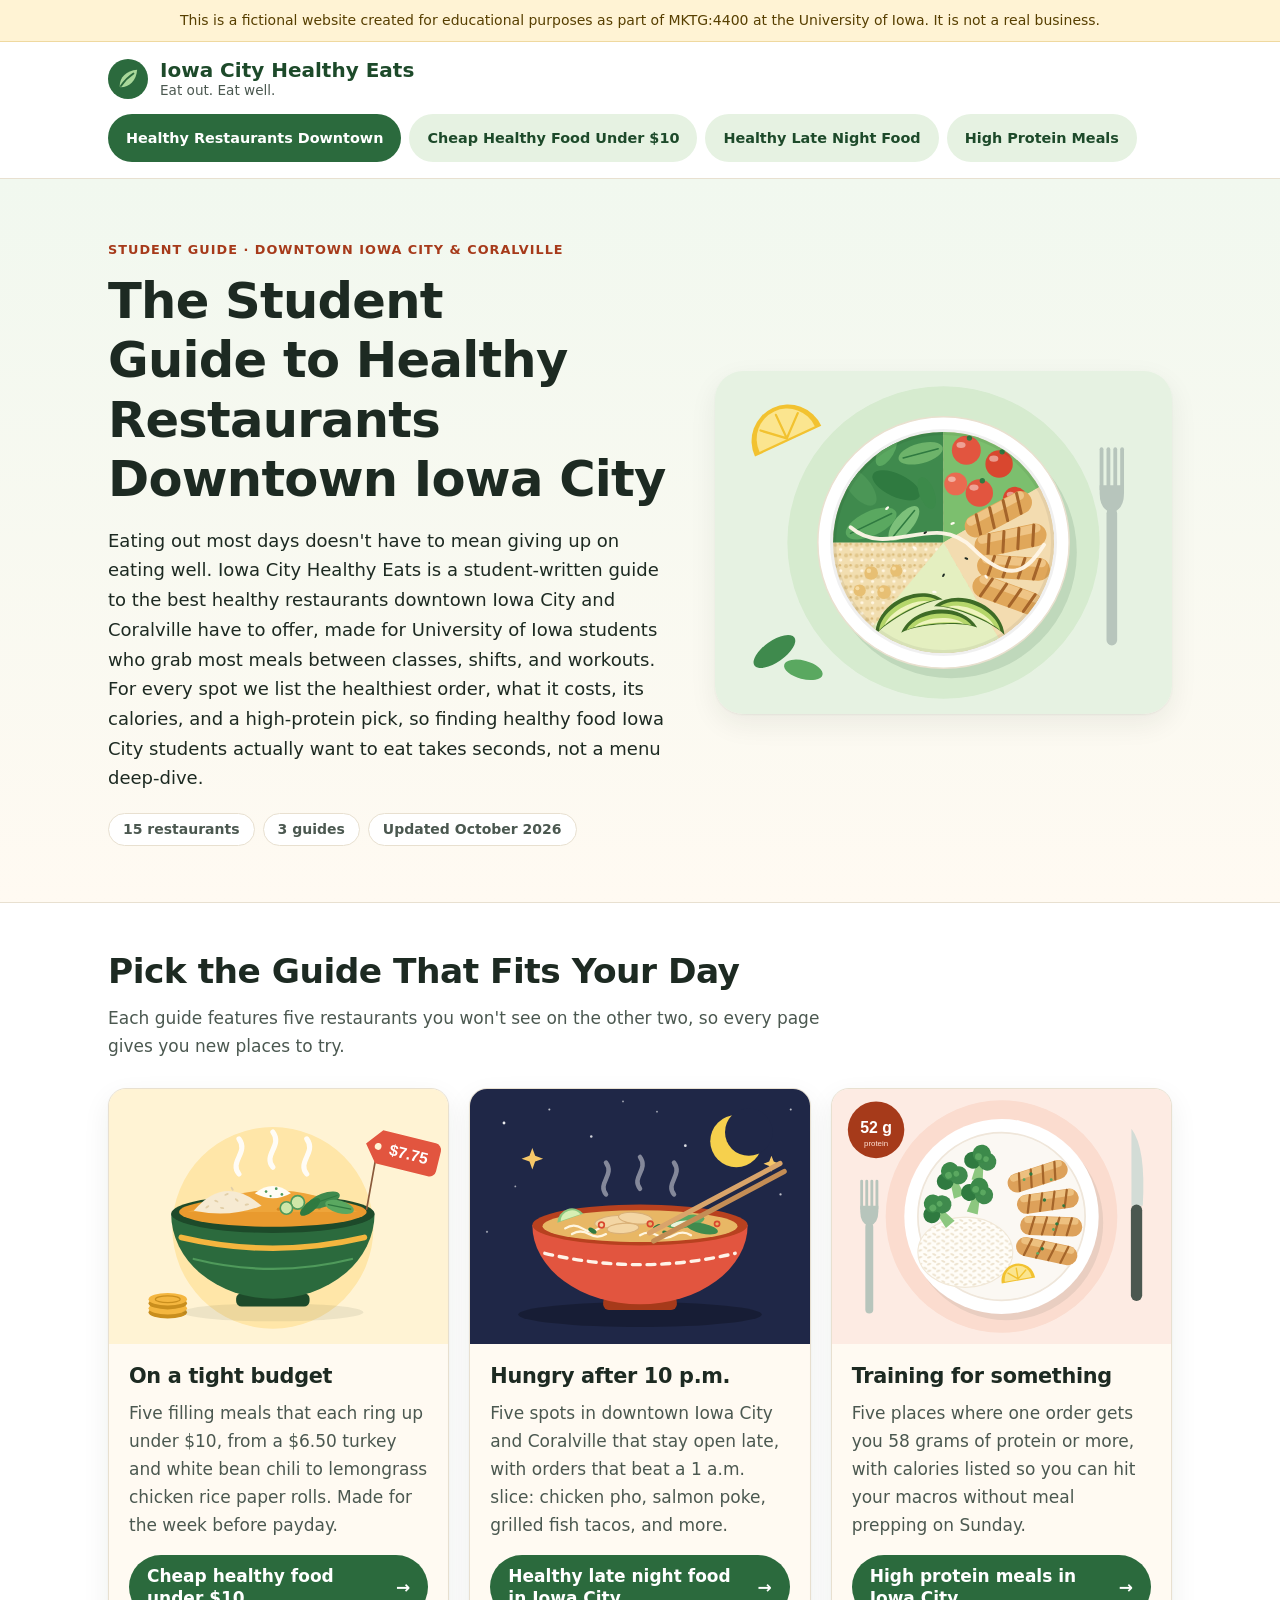
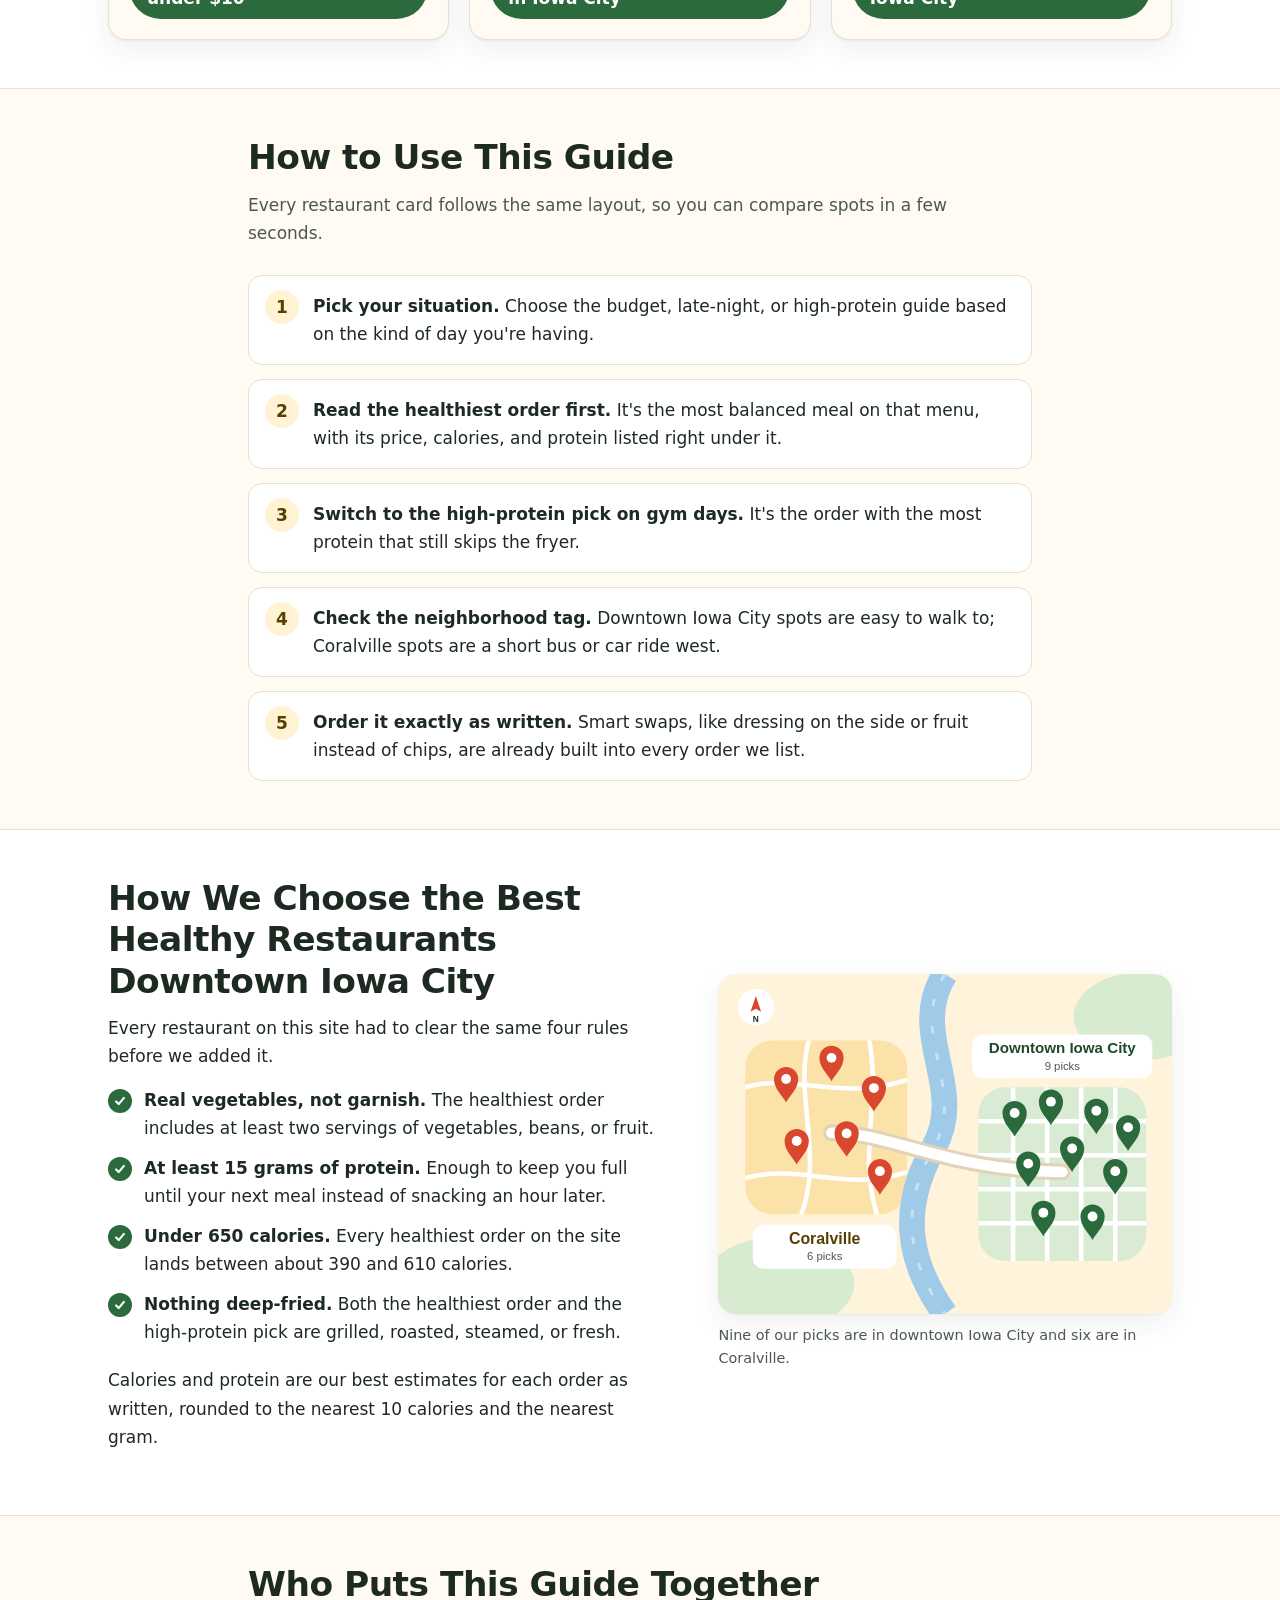
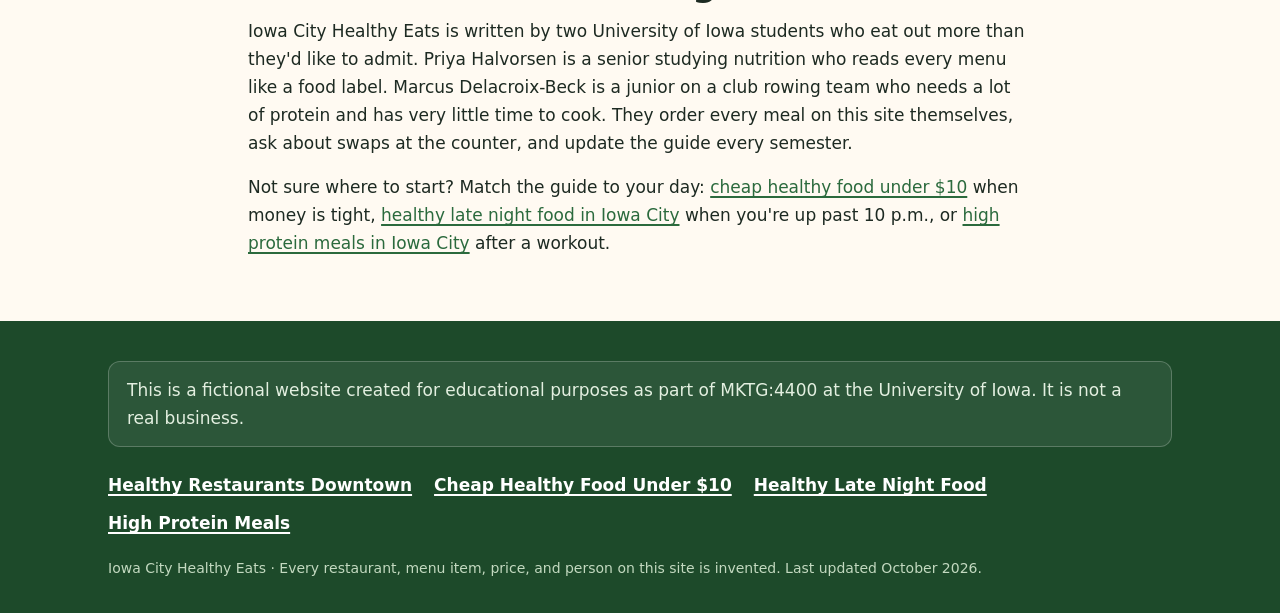
==== index.html @ 3a1147cf "Build Iowa City Healthy Eats, a fictional MKTG:4400 SEO site Add a four-page static guide (home, und" ====
<!DOCTYPE html>
<html lang="en">
<head>
  <meta charset="utf-8">
  <meta name="viewport" content="width=device-width, initial-scale=1">
  <title>Healthy Restaurants Downtown Iowa City | Student Guide</title>
  <meta name="description" content="Find healthy restaurants downtown Iowa City and Coralville with the healthiest order, price, and a high-protein pick at each spot. Made for UI students.">
  <link rel="canonical" href="https://r5ffi.github.io/">
  <link rel="icon" href="images/favicon.svg" type="image/svg+xml">
  <link rel="stylesheet" href="css/style.css">
</head>
<body>
  <div class="notice" role="note">
    <div class="wrap">
      <p>This is a fictional website created for educational purposes as part of MKTG:4400 at the University of Iowa. It is not a real business.</p>
    </div>
  </div>

  <a class="skip-link" href="#main">Skip to main content</a>

  <header class="site-header">
    <div class="wrap header-inner">
      <div class="brand">
        <svg viewBox="0 0 48 48" aria-hidden="true" focusable="false"><circle cx="24" cy="24" r="24" fill="#2b6a3d"/><path d="M14 33c0-11 8-19 21-20-1 13-9 21-20 21z" fill="#a9d89a"/><path d="M15.5 32.5c4-6 9-11 15-15" fill="none" stroke="#2b6a3d" stroke-width="2.2" stroke-linecap="round"/></svg>
        <span><span class="brand-name">Iowa City Healthy Eats</span><span class="brand-tagline">Eat out. Eat well.</span></span>
      </div>
      <nav class="main-nav" aria-label="Main">
        <ul>
          <li><a href="./" aria-current="page">Healthy Restaurants Downtown</a></li>
          <li><a href="under-10/">Cheap Healthy Food Under $10</a></li>
          <li><a href="late-night/">Healthy Late Night Food</a></li>
          <li><a href="high-protein/">High Protein Meals</a></li>
        </ul>
      </nav>
    </div>
  </header>

  <main id="main">
    <section class="hero hero-home">
      <div class="wrap hero-grid">
        <div>
          <div class="eyebrow">Student guide &middot; Downtown Iowa City &amp; Coralville</div>
          <h1>The Student Guide to Healthy Restaurants Downtown Iowa City</h1>
          <p class="lede">Eating out most days doesn't have to mean giving up on eating well. Iowa City Healthy Eats is a student-written guide to the best healthy restaurants downtown Iowa City and Coralville have to offer, made for University of Iowa students who grab most meals between classes, shifts, and workouts. For every spot we list the healthiest order, what it costs, its calories, and a high-protein pick, so finding healthy food Iowa City students actually want to eat takes seconds, not a menu deep-dive.</p>
          <ul class="chips">
            <li>15 restaurants</li>
            <li>3 guides</li>
            <li>Updated October 2026</li>
          </ul>
        </div>
        <div class="hero-art">
          <img src="images/healthy-grain-bowl.svg" width="600" height="450" alt="Illustration of a grain bowl with greens, grilled chicken, avocado, and cherry tomatoes, the kind of order you can find at healthy restaurants in downtown Iowa City">
        </div>
      </div>
    </section>

    <section class="section section-alt" aria-labelledby="guides-title">
      <div class="wrap">
        <h2 id="guides-title">Pick the Guide That Fits Your Day</h2>
        <p class="section-intro">Each guide features five restaurants you won't see on the other two, so every page gives you new places to try.</p>
        <ul class="guide-grid">
          <li class="guide-card">
            <img src="images/lentil-bowl-under-10.svg" width="600" height="450" alt="Illustration of a red lentil and rice bowl with a $7.75 price tag, one of the cheap healthy food picks in Iowa City">
            <div class="guide-body">
              <h3>On a tight budget</h3>
              <p>Five filling meals that each ring up under $10, from a $6.50 turkey and white bean chili to lemongrass chicken rice paper rolls. Made for the week before payday.</p>
              <a class="btn" href="under-10/">Cheap healthy food under $10</a>
            </div>
          </li>
          <li class="guide-card">
            <img src="images/late-night-pho.svg" width="600" height="450" alt="Illustration of a steaming bowl of chicken pho under a crescent moon, one of the healthy late night food picks in Iowa City">
            <div class="guide-body">
              <h3>Hungry after 10 p.m.</h3>
              <p>Five spots in downtown Iowa City and Coralville that stay open late, with orders that beat a 1 a.m. slice: chicken pho, salmon poke, grilled fish tacos, and more.</p>
              <a class="btn" href="late-night/">Healthy late night food in Iowa City</a>
            </div>
          </li>
          <li class="guide-card">
            <img src="images/high-protein-plate.svg" width="600" height="450" alt="Illustration of a plate of grilled chicken, rice, and broccoli, one of the high protein meals in Iowa City for gym days">
            <div class="guide-body">
              <h3>Training for something</h3>
              <p>Five places where one order gets you 58 grams of protein or more, with calories listed so you can hit your macros without meal prepping on Sunday.</p>
              <a class="btn" href="high-protein/">High protein meals in Iowa City</a>
            </div>
          </li>
        </ul>
      </div>
    </section>

    <section class="section" aria-labelledby="how-title">
      <div class="wrap narrow">
        <h2 id="how-title">How to Use This Guide</h2>
        <p class="section-intro">Every restaurant card follows the same layout, so you can compare spots in a few seconds.</p>
        <ol class="steps">
          <li><strong>Pick your situation.</strong> Choose the budget, late-night, or high-protein guide based on the kind of day you're having.</li>
          <li><strong>Read the healthiest order first.</strong> It's the most balanced meal on that menu, with its price, calories, and protein listed right under it.</li>
          <li><strong>Switch to the high-protein pick on gym days.</strong> It's the order with the most protein that still skips the fryer.</li>
          <li><strong>Check the neighborhood tag.</strong> Downtown Iowa City spots are easy to walk to; Coralville spots are a short bus or car ride west.</li>
          <li><strong>Order it exactly as written.</strong> Smart swaps, like dressing on the side or fruit instead of chips, are already built into every order we list.</li>
        </ol>
      </div>
    </section>

    <section class="section section-alt" aria-labelledby="criteria-title">
      <div class="wrap split">
        <div>
          <h2 id="criteria-title">How We Choose the Best Healthy Restaurants Downtown Iowa City</h2>
          <p>Every restaurant on this site had to clear the same four rules before we added it.</p>
          <ul class="checklist">
            <li><strong>Real vegetables, not garnish.</strong> The healthiest order includes at least two servings of vegetables, beans, or fruit.</li>
            <li><strong>At least 15 grams of protein.</strong> Enough to keep you full until your next meal instead of snacking an hour later.</li>
            <li><strong>Under 650 calories.</strong> Every healthiest order on the site lands between about 390 and 610 calories.</li>
            <li><strong>Nothing deep-fried.</strong> Both the healthiest order and the high-protein pick are grilled, roasted, steamed, or fresh.</li>
          </ul>
          <p>Calories and protein are our best estimates for each order as written, rounded to the nearest 10 calories and the nearest gram.</p>
        </div>
        <figure class="figure">
          <img src="images/iowa-city-coralville-map.svg" width="600" height="450" alt="Simple illustrated map of downtown Iowa City and Coralville with pins marking the 15 healthy restaurants in this guide">
          <figcaption>Nine of our picks are in downtown Iowa City and six are in Coralville.</figcaption>
        </figure>
      </div>
    </section>

    <section class="section" aria-labelledby="about-title">
      <div class="wrap narrow">
        <h2 id="about-title">Who Puts This Guide Together</h2>
        <p>Iowa City Healthy Eats is written by two University of Iowa students who eat out more than they'd like to admit. Priya Halvorsen is a senior studying nutrition who reads every menu like a food label. Marcus Delacroix-Beck is a junior on a club rowing team who needs a lot of protein and has very little time to cook. They order every meal on this site themselves, ask about swaps at the counter, and update the guide every semester.</p>
        <p>Not sure where to start? Match the guide to your day: <a href="under-10/">cheap healthy food under $10</a> when money is tight, <a href="late-night/">healthy late night food in Iowa City</a> when you're up past 10 p.m., or <a href="high-protein/">high protein meals in Iowa City</a> after a workout.</p>
      </div>
    </section>
  </main>

  <footer class="site-footer">
    <div class="wrap">
      <p class="footer-notice">This is a fictional website created for educational purposes as part of MKTG:4400 at the University of Iowa. It is not a real business.</p>
      <nav class="footer-nav" aria-label="Footer">
        <ul>
          <li><a href="./" aria-current="page">Healthy Restaurants Downtown</a></li>
          <li><a href="under-10/">Cheap Healthy Food Under $10</a></li>
          <li><a href="late-night/">Healthy Late Night Food</a></li>
          <li><a href="high-protein/">High Protein Meals</a></li>
        </ul>
      </nav>
      <p class="footer-small">Iowa City Healthy Eats &middot; Every restaurant, menu item, price, and person on this site is invented. Last updated October 2026.</p>
    </div>
  </footer>
</body>
</html>
---- css/style.css ----
/* Iowa City Healthy Eats: one shared stylesheet for every page */

:root {
  --bg: #fffaf2;
  --surface: #ffffff;
  --ink: #1d2a22;
  --muted: #4b5850;
  --line: #e8e0d0;
  --green: #2b6a3d;
  --green-dark: #1d4a2a;
  --green-soft: #e6f2e2;
  --green-softer: #f1f8ef;
  --tomato: #a63a1a;
  --tomato-soft: #fdebe3;
  --sun-soft: #fff3d4;
  --sun-line: #efd9a0;
  --notice-ink: #573f00;
  --night: #1f2747;
  --night-soft: #eef0fa;
  --radius: 18px;
  --shadow: 0 1px 2px rgba(29, 42, 34, 0.06), 0 10px 28px rgba(29, 42, 34, 0.07);
  --font-body: system-ui, -apple-system, "Segoe UI", Roboto, "Helvetica Neue", Arial, sans-serif;
  --font-head: ui-rounded, "SF Pro Rounded", system-ui, -apple-system, "Segoe UI", Roboto, "Helvetica Neue", Arial, sans-serif;
  color-scheme: light;
}

*,
*::before,
*::after {
  box-sizing: border-box;
}

html {
  -webkit-text-size-adjust: 100%;
  text-size-adjust: 100%;
}

body {
  margin: 0;
  background: var(--bg);
  color: var(--ink);
  font-family: var(--font-body);
  font-size: 1.0625rem;
  line-height: 1.65;
  overflow-wrap: break-word;
}

img {
  display: block;
  max-width: 100%;
  height: auto;
}

a {
  color: var(--green);
  text-decoration-thickness: 1.5px;
  text-underline-offset: 3px;
}

a:hover {
  color: var(--green-dark);
}

:focus-visible {
  outline: 3px solid #e0a21f;
  outline-offset: 3px;
  border-radius: 6px;
}

h1,
h2,
h3 {
  font-family: var(--font-head);
  line-height: 1.2;
  letter-spacing: -0.015em;
  text-wrap: balance;
}

h1 {
  margin: 0 0 1rem;
  font-size: clamp(2rem, 5vw, 3.1rem);
}

h2 {
  margin: 0 0 0.75rem;
  font-size: clamp(1.55rem, 3.4vw, 2.15rem);
}

h3 {
  margin: 0;
  font-size: 1.3rem;
}

p {
  margin: 0 0 1rem;
}

.wrap {
  width: 100%;
  max-width: 1120px;
  margin: 0 auto;
  padding: 0 16px;
}

.wrap.narrow {
  max-width: 840px;
}

@media (min-width: 640px) {
  .wrap {
    padding: 0 28px;
  }
}

/* Fictional-site notice (top of page) */

.notice {
  background: var(--sun-soft);
  border-bottom: 1px solid var(--sun-line);
  color: var(--notice-ink);
}

.notice p {
  margin: 0;
  padding: 10px 0;
  font-size: 0.875rem;
  font-weight: 500;
  line-height: 1.5;
  text-align: center;
}

.skip-link {
  position: absolute;
  top: -200px;
  left: 16px;
  z-index: 10;
  padding: 10px 16px;
  border-radius: 10px;
  background: var(--green-dark);
  color: #fff;
  font-weight: 700;
  text-decoration: none;
}

.skip-link:focus {
  top: 16px;
  color: #fff;
}

/* Header and menu */

.site-header {
  background: var(--surface);
  border-bottom: 1px solid var(--line);
}

.header-inner {
  display: flex;
  flex-direction: column;
  gap: 14px;
  padding-top: 16px;
  padding-bottom: 16px;
}

.brand {
  display: flex;
  align-items: center;
  gap: 12px;
  margin: 0;
}

.brand svg {
  flex: none;
  width: 40px;
  height: 40px;
}

.brand-name {
  display: block;
  color: var(--green-dark);
  font-family: var(--font-head);
  font-size: 1.25rem;
  font-weight: 800;
  line-height: 1.2;
}

.brand-tagline {
  display: block;
  color: var(--muted);
  font-size: 0.85rem;
  line-height: 1.3;
}

.main-nav ul {
  display: grid;
  grid-template-columns: repeat(2, minmax(0, 1fr));
  gap: 8px;
  margin: 0;
  padding: 0;
  list-style: none;
}

.main-nav a {
  display: flex;
  align-items: center;
  justify-content: center;
  height: 100%;
  min-height: 48px;
  padding: 8px 12px;
  border-radius: 14px;
  background: var(--green-soft);
  color: var(--green-dark);
  font-size: 0.9rem;
  font-weight: 700;
  line-height: 1.25;
  text-align: center;
  text-decoration: none;
}

.main-nav a:hover {
  background: #d3e8cc;
  color: var(--green-dark);
}

.main-nav a[aria-current="page"] {
  background: var(--green);
  color: #fff;
}

@media (min-width: 900px) {
  .main-nav ul {
    display: flex;
    flex-wrap: wrap;
  }

  .main-nav a {
    padding: 8px 18px;
    border-radius: 999px;
  }
}

/* Hero */

.hero {
  padding: 36px 0 40px;
}

.hero-home {
  background: linear-gradient(180deg, var(--green-softer), var(--bg));
}

.hero-budget {
  background: linear-gradient(180deg, #fff6e0, var(--bg));
}

.hero-protein {
  background: linear-gradient(180deg, #fff0ea, var(--bg));
}

.hero-night {
  background: var(--night);
  color: #eef0fa;
}

.hero-grid {
  display: grid;
  gap: 28px;
  align-items: center;
}

@media (min-width: 880px) {
  .hero {
    padding: 60px 0 56px;
  }

  .hero-grid {
    grid-template-columns: minmax(0, 1.1fr) minmax(0, 0.9fr);
    gap: 48px;
  }
}

.eyebrow {
  margin: 0 0 12px;
  color: var(--tomato);
  font-size: 0.8rem;
  font-weight: 800;
  letter-spacing: 0.08em;
  text-transform: uppercase;
}

.lede {
  max-width: 62ch;
  font-size: 1.125rem;
}

.hero-art img {
  width: 100%;
  border-radius: 28px;
  box-shadow: var(--shadow);
}

.chips {
  display: flex;
  flex-wrap: wrap;
  gap: 8px;
  margin: 20px 0 0;
  padding: 0;
  list-style: none;
}

.chips li {
  padding: 4px 14px;
  border: 1px solid var(--line);
  border-radius: 999px;
  background: var(--surface);
  color: var(--muted);
  font-size: 0.875rem;
  font-weight: 600;
}

.glance {
  display: grid;
  gap: 10px;
  margin: 24px 0 0;
  padding: 0;
  list-style: none;
}

.glance li {
  display: flex;
  flex-direction: column;
  padding: 12px 16px;
  border: 1px solid var(--line);
  border-left: 5px solid var(--green);
  border-radius: 12px;
  background: var(--surface);
}

.glance span {
  color: var(--muted);
  font-size: 0.8rem;
  font-weight: 700;
  letter-spacing: 0.04em;
  text-transform: uppercase;
}

.glance strong {
  font-size: 1.05rem;
  line-height: 1.4;
}

@media (min-width: 640px) {
  .glance {
    grid-template-columns: repeat(3, minmax(0, 1fr));
  }
}

.hero-night h1 {
  color: #fff;
}

.hero-night .eyebrow {
  color: #f6c768;
}

.hero-night .glance li {
  border-color: #3a4577;
  border-left-color: #f6c768;
  background: #2a3460;
}

.hero-night .glance span {
  color: #c5cbe6;
}

/* Sections */

.section {
  padding: 48px 0;
}

.section-alt {
  border-top: 1px solid var(--line);
  border-bottom: 1px solid var(--line);
  background: var(--surface);
}

.section-intro {
  max-width: 68ch;
  margin-bottom: 28px;
  color: var(--muted);
}

.btn {
  display: inline-flex;
  align-items: center;
  gap: 8px;
  min-height: 44px;
  padding: 10px 18px;
  border-radius: 999px;
  background: var(--green);
  color: #fff;
  font-weight: 700;
  line-height: 1.3;
  text-decoration: none;
}

.btn::after {
  content: "\2192";
}

.btn:hover {
  background: var(--green-dark);
  color: #fff;
}

/* Home: guide cards */

.guide-grid {
  display: grid;
  gap: 20px;
  margin: 0;
  padding: 0;
  list-style: none;
}

@media (min-width: 780px) {
  .guide-grid {
    grid-template-columns: repeat(3, minmax(0, 1fr));
  }
}

.guide-card {
  display: flex;
  flex-direction: column;
  overflow: hidden;
  border: 1px solid var(--line);
  border-radius: var(--radius);
  background: var(--bg);
  box-shadow: var(--shadow);
}

.guide-card img {
  width: 100%;
}

.guide-body {
  display: flex;
  flex: 1;
  flex-direction: column;
  gap: 10px;
  padding: 20px;
}

.guide-body p {
  margin: 0 0 6px;
  color: var(--muted);
}

.guide-body .btn {
  align-self: flex-start;
  margin-top: auto;
}

/* Home: steps and criteria */

.steps {
  display: grid;
  gap: 14px;
  margin: 0;
  padding: 0;
  list-style: none;
  counter-reset: step;
}

.steps li {
  position: relative;
  padding: 16px 18px 16px 64px;
  border: 1px solid var(--line);
  border-radius: 14px;
  background: var(--surface);
  counter-increment: step;
}

.steps li::before {
  content: counter(step);
  position: absolute;
  top: 14px;
  left: 16px;
  display: grid;
  place-items: center;
  width: 34px;
  height: 34px;
  border-radius: 50%;
  background: var(--sun-soft);
  color: var(--notice-ink);
  font-weight: 800;
}

.checklist {
  display: grid;
  gap: 12px;
  margin: 0 0 1.25rem;
  padding: 0;
  list-style: none;
}

.checklist li {
  position: relative;
  padding-left: 36px;
}

.checklist li::before {
  content: "";
  position: absolute;
  top: 3px;
  left: 0;
  width: 24px;
  height: 24px;
  border-radius: 50%;
  background: var(--green) url("data:image/svg+xml,%3Csvg xmlns='http://www.w3.org/2000/svg' viewBox='0 0 16 16'%3E%3Cpath d='M3.5 8.5l3 3 6-7' fill='none' stroke='white' stroke-width='2.4' stroke-linecap='round' stroke-linejoin='round'/%3E%3C/svg%3E") center / 14px no-repeat;
}

.split {
  display: grid;
  gap: 32px;
  align-items: center;
}

@media (min-width: 880px) {
  .split {
    grid-template-columns: minmax(0, 1.1fr) minmax(0, 0.9fr);
    gap: 56px;
  }
}

.figure {
  margin: 0;
}

.figure img {
  width: 100%;
  border-radius: var(--radius);
  box-shadow: var(--shadow);
}

.figure figcaption {
  margin-top: 10px;
  color: var(--muted);
  font-size: 0.9rem;
}

/* List pages: restaurant cards */

.spots {
  display: grid;
  gap: 22px;
  margin: 0;
  padding: 0;
  list-style: none;
}

.spot {
  padding: 22px 18px;
  border: 1px solid var(--line);
  border-radius: var(--radius);
  background: var(--surface);
  box-shadow: var(--shadow);
}

@media (min-width: 700px) {
  .spot {
    padding: 28px;
  }
}

.spot-head {
  display: flex;
  align-items: flex-start;
  gap: 14px;
  margin-bottom: 18px;
}

.spot-rank {
  display: grid;
  flex: none;
  place-items: center;
  width: 44px;
  height: 44px;
  border-radius: 14px;
  background: var(--green);
  color: #fff;
  font-family: var(--font-head);
  font-size: 1.2rem;
  font-weight: 800;
}

.spot-head h3 {
  font-size: 1.35rem;
}

.spot-tags {
  display: flex;
  flex-wrap: wrap;
  gap: 6px 8px;
  margin: 8px 0 0;
}

.tag {
  padding: 2px 10px;
  border-radius: 999px;
  background: var(--green-soft);
  color: var(--green-dark);
  font-size: 0.8rem;
  font-weight: 700;
  line-height: 1.5;
}

.tag-coralville {
  background: var(--sun-soft);
  color: var(--notice-ink);
}

.tag-hours {
  background: var(--night-soft);
  color: var(--night);
}

.orders {
  display: grid;
  gap: 12px;
}

@media (min-width: 700px) {
  .orders {
    grid-template-columns: repeat(2, minmax(0, 1fr));
  }
}

.order {
  padding: 16px;
  border: 1px solid #d9ebd4;
  border-radius: 14px;
  background: var(--green-softer);
}

.order-protein {
  border-color: #f6d3c4;
  background: var(--tomato-soft);
}

.order-label {
  margin: 0 0 4px;
  color: var(--green-dark);
  font-size: 0.78rem;
  font-weight: 800;
  letter-spacing: 0.06em;
  text-transform: uppercase;
}

.order-protein .order-label {
  color: var(--tomato);
}

.order-name {
  margin: 0 0 10px;
  font-weight: 600;
  line-height: 1.45;
}

.stats {
  display: flex;
  flex-wrap: wrap;
  gap: 6px;
  margin: 0;
  padding: 0;
  list-style: none;
}

.stats li {
  padding: 2px 10px;
  border: 1px solid rgba(29, 42, 34, 0.1);
  border-radius: 8px;
  background: rgba(255, 255, 255, 0.85);
  font-size: 0.875rem;
  font-weight: 600;
  white-space: nowrap;
}

.stats .price {
  border-color: var(--ink);
  background: var(--ink);
  color: #fff;
}

.spot-why {
  margin: 16px 0 0;
  padding-left: 14px;
  border-left: 4px solid var(--sun-line);
}

/* List pages: tips and related guides */

.tip-list {
  display: grid;
  gap: 12px;
  margin: 0;
  padding: 0;
  list-style: none;
}

.tip-list li {
  padding: 14px 16px;
  border: 1px solid var(--line);
  border-radius: 14px;
  background: var(--bg);
}

.tip-list strong {
  display: block;
  margin-bottom: 2px;
}

.more-links {
  display: grid;
  gap: 14px;
  margin: 0;
  padding: 0;
  list-style: none;
}

@media (min-width: 780px) {
  .more-links {
    grid-template-columns: repeat(3, minmax(0, 1fr));
  }
}

.more-links li {
  padding: 18px 20px;
  border: 1px solid var(--line);
  border-radius: var(--radius);
  background: var(--surface);
}

.more-links a {
  font-family: var(--font-head);
  font-size: 1.15rem;
  font-weight: 800;
}

.more-links p {
  margin: 6px 0 0;
  color: var(--muted);
  font-size: 0.95rem;
}

/* Footer */

.site-footer {
  padding: 40px 0 32px;
  background: var(--green-dark);
  color: #e3efe0;
}

.footer-notice {
  margin: 0 0 24px;
  padding: 14px 18px;
  border: 1px solid rgba(255, 255, 255, 0.22);
  border-radius: 12px;
  background: rgba(255, 255, 255, 0.07);
  font-weight: 500;
}

.footer-nav ul {
  display: flex;
  flex-wrap: wrap;
  gap: 10px 22px;
  margin: 0 0 20px;
  padding: 0;
  list-style: none;
}

.footer-nav a {
  color: #fff;
  font-weight: 600;
}

.footer-nav a:hover {
  color: #d3e8cc;
}

.footer-small {
  margin: 0;
  color: #c3d9c0;
  font-size: 0.875rem;
}
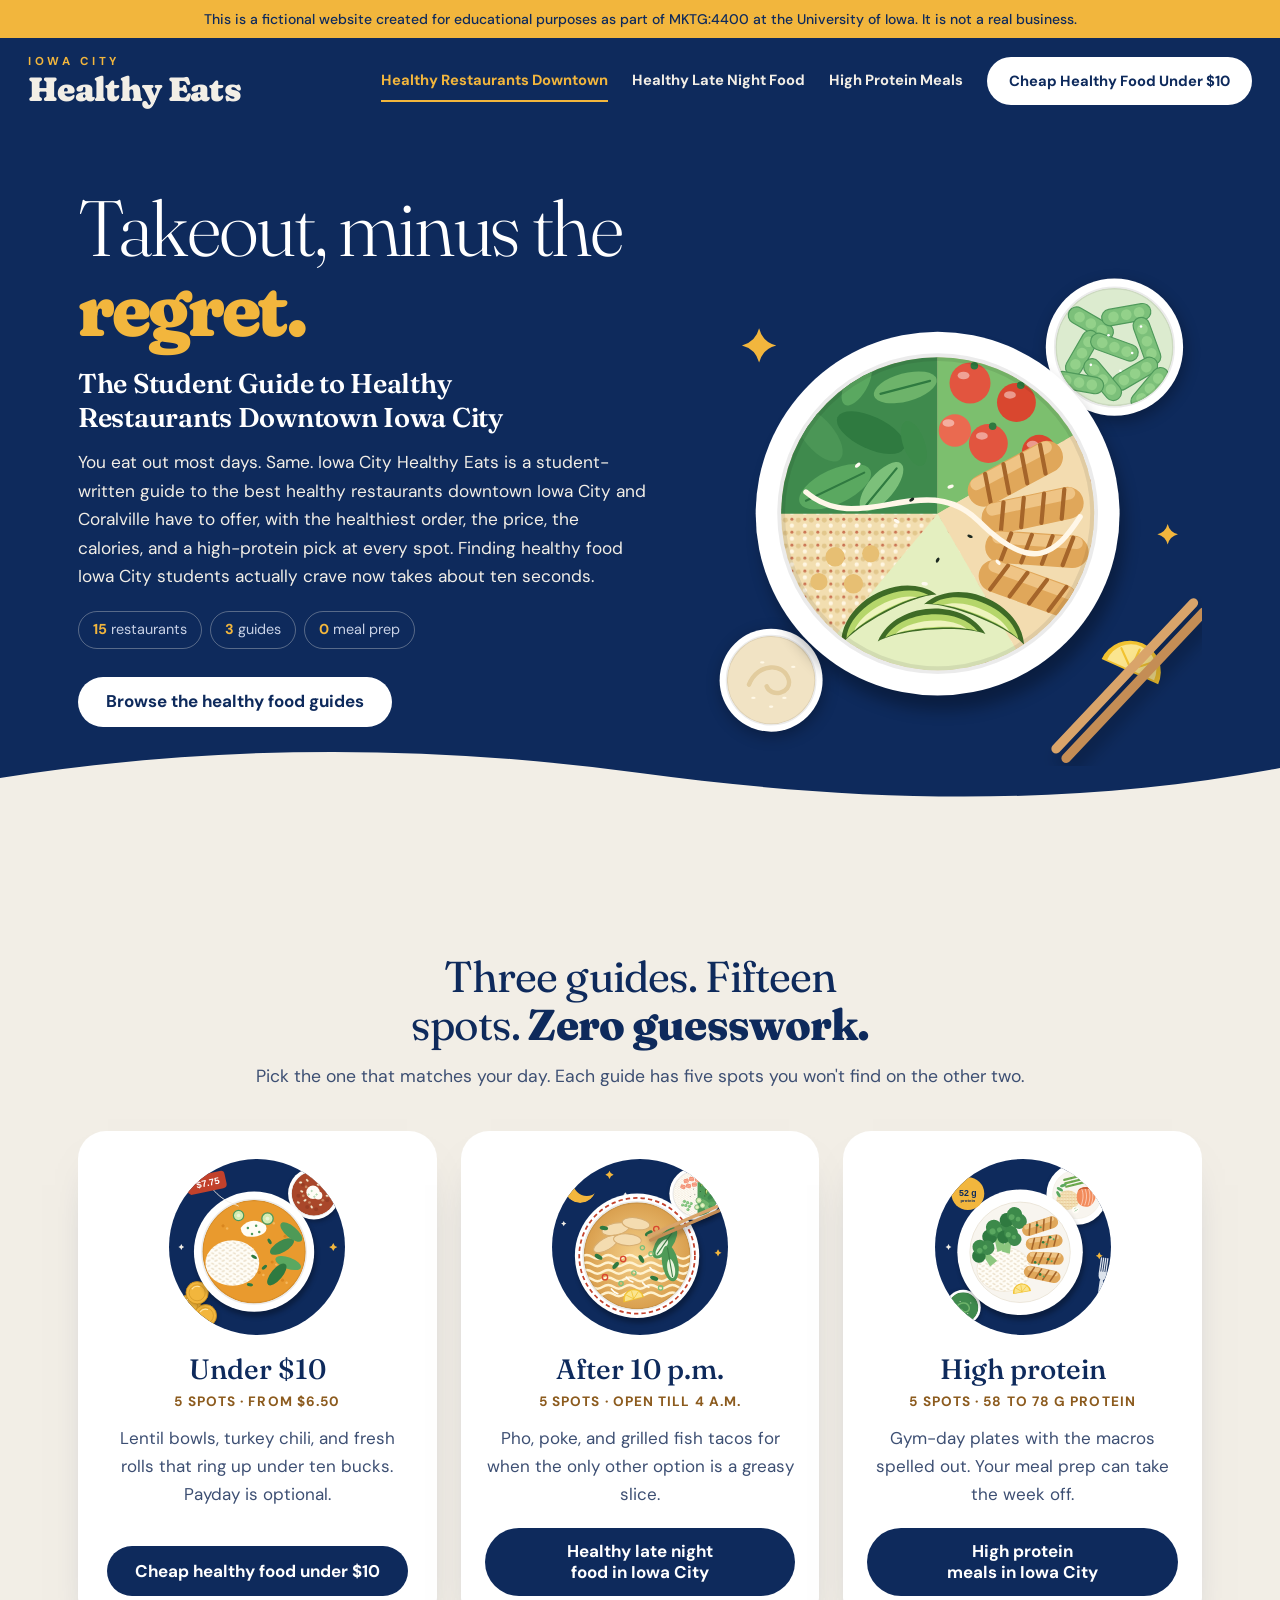
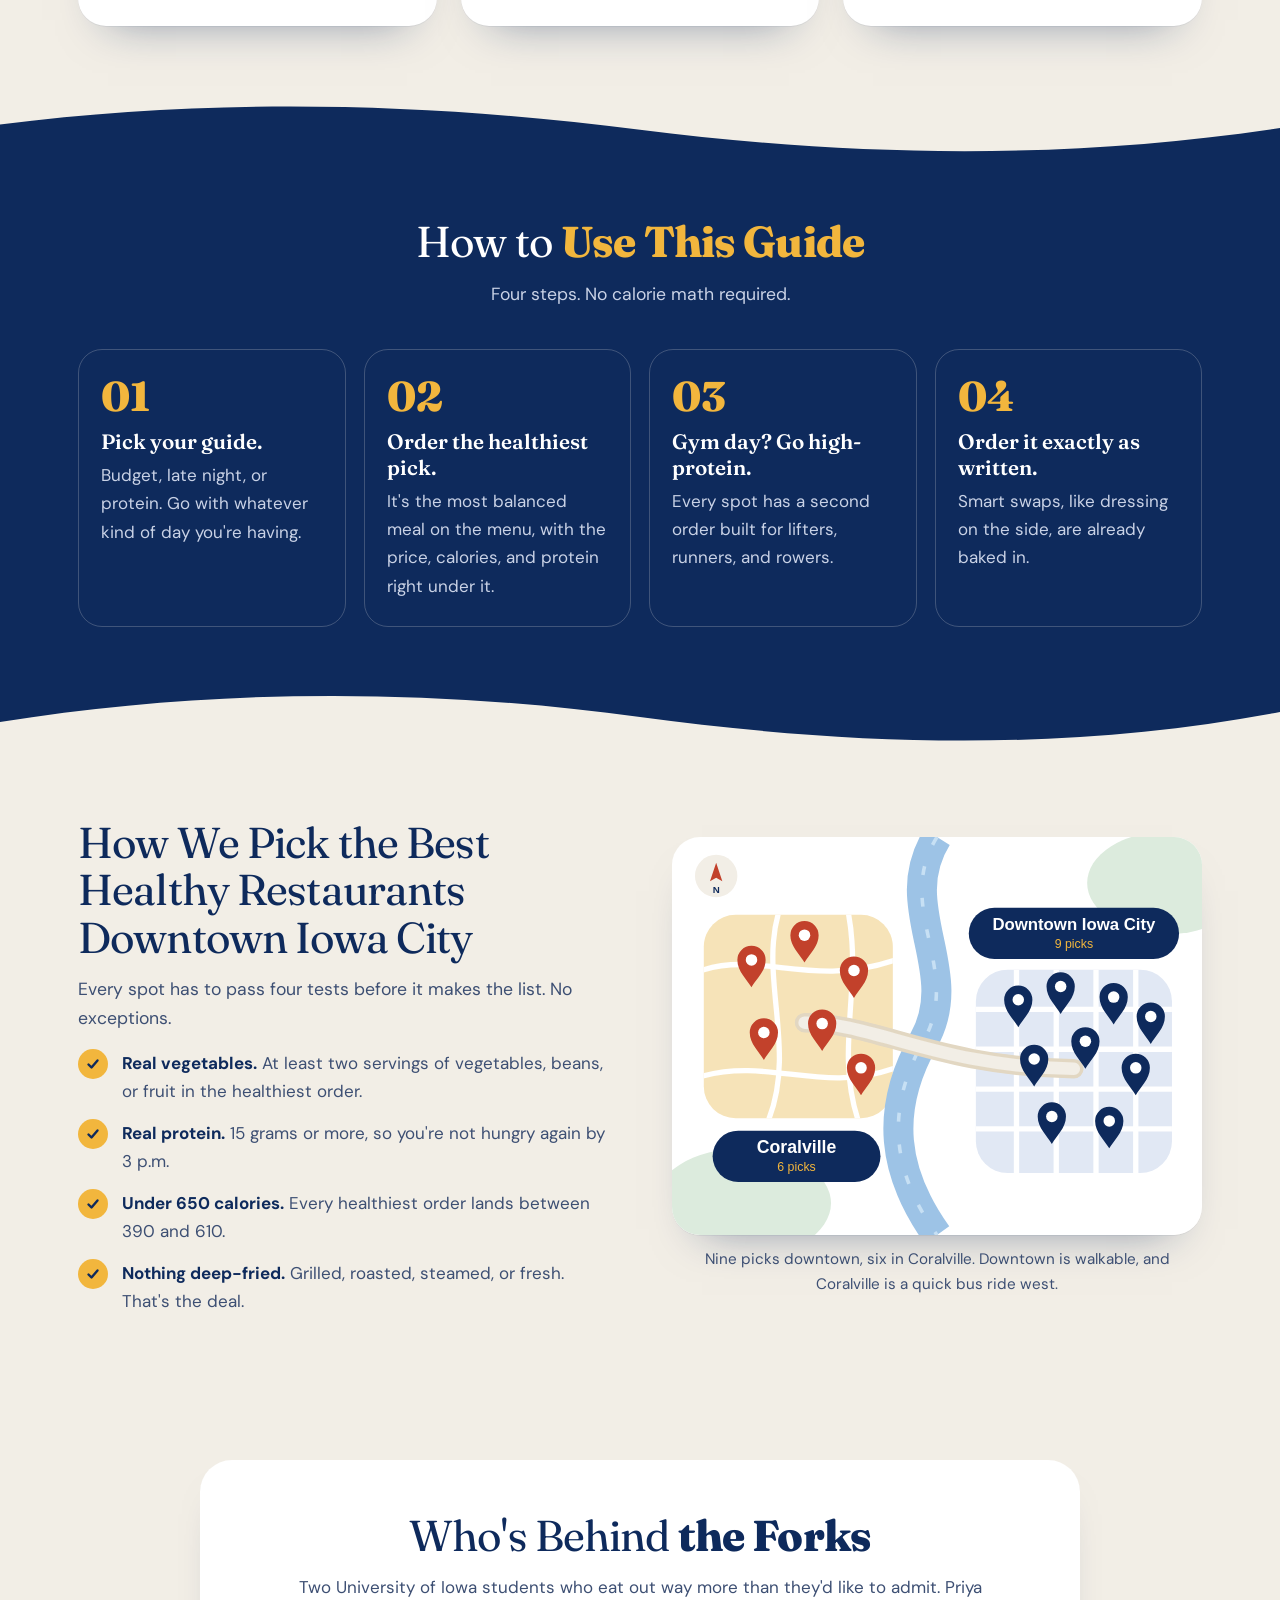
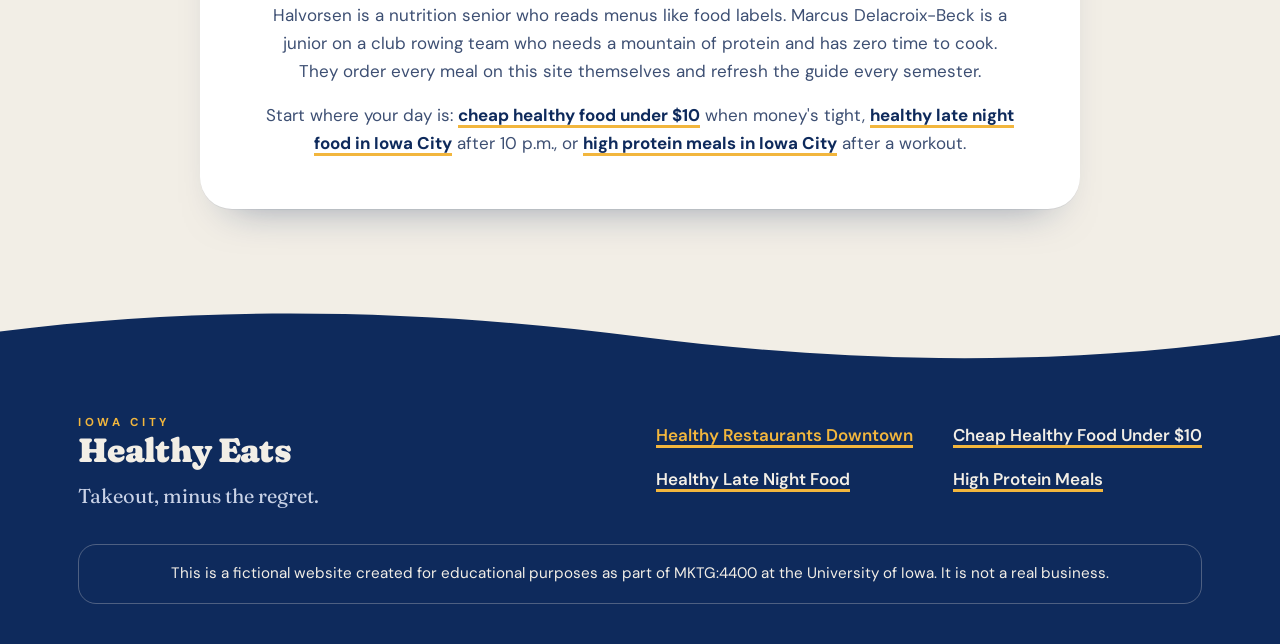
==== commit 74f3b256: "Redesign Iowa City Healthy Eats with a bold, playful look Rebuild all four pages and the shared styl" ====
--- a/index.html
+++ b/index.html
@@ -7,6 +7,9 @@
   <meta name="description" content="Find healthy restaurants downtown Iowa City and Coralville with the healthiest order, price, and a high-protein pick at each spot. Made for UI students.">
   <link rel="canonical" href="https://r5ffi.github.io/">
   <link rel="icon" href="images/favicon.svg" type="image/svg+xml">
+  <link rel="preconnect" href="https://fonts.googleapis.com">
+  <link rel="preconnect" href="https://fonts.gstatic.com" crossorigin>
+  <link rel="stylesheet" href="https://fonts.googleapis.com/css2?family=DM+Sans:opsz,wght@9..40,400..700&amp;family=Fraunces:opsz,wght,SOFT@9..144,300..900,0..100&amp;display=swap">
   <link rel="stylesheet" href="css/style.css">
 </head>
 <body>
@@ -19,129 +22,133 @@
   <a class="skip-link" href="#main">Skip to main content</a>
 
   <header class="site-header">
-    <div class="wrap header-inner">
-      <div class="brand">
-        <svg viewBox="0 0 48 48" aria-hidden="true" focusable="false"><circle cx="24" cy="24" r="24" fill="#2b6a3d"/><path d="M14 33c0-11 8-19 21-20-1 13-9 21-20 21z" fill="#a9d89a"/><path d="M15.5 32.5c4-6 9-11 15-15" fill="none" stroke="#2b6a3d" stroke-width="2.2" stroke-linecap="round"/></svg>
-        <span><span class="brand-name">Iowa City Healthy Eats</span><span class="brand-tagline">Eat out. Eat well.</span></span>
-      </div>
+    <div class="wrap wrap-wide header-inner">
+      <div class="wordmark"><span class="wordmark-top">Iowa City</span> <span class="wordmark-main">Healthy Eats</span></div>
       <nav class="main-nav" aria-label="Main">
         <ul>
           <li><a href="./" aria-current="page">Healthy Restaurants Downtown</a></li>
-          <li><a href="under-10/">Cheap Healthy Food Under $10</a></li>
           <li><a href="late-night/">Healthy Late Night Food</a></li>
           <li><a href="high-protein/">High Protein Meals</a></li>
+          <li class="nav-cta"><a href="under-10/">Cheap Healthy Food Under $10</a></li>
         </ul>
       </nav>
     </div>
   </header>
 
   <main id="main">
-    <section class="hero hero-home">
+    <section class="hero">
       <div class="wrap hero-grid">
         <div>
-          <div class="eyebrow">Student guide &middot; Downtown Iowa City &amp; Coralville</div>
+          <div class="punch">Takeout, minus the <strong>regret.</strong></div>
           <h1>The Student Guide to Healthy Restaurants Downtown Iowa City</h1>
-          <p class="lede">Eating out most days doesn't have to mean giving up on eating well. Iowa City Healthy Eats is a student-written guide to the best healthy restaurants downtown Iowa City and Coralville have to offer, made for University of Iowa students who grab most meals between classes, shifts, and workouts. For every spot we list the healthiest order, what it costs, its calories, and a high-protein pick, so finding healthy food Iowa City students actually want to eat takes seconds, not a menu deep-dive.</p>
-          <ul class="chips">
-            <li>15 restaurants</li>
-            <li>3 guides</li>
-            <li>Updated October 2026</li>
+          <p class="lede">You eat out most days. Same. Iowa City Healthy Eats is a student-written guide to the best healthy restaurants downtown Iowa City and Coralville have to offer, with the healthiest order, the price, the calories, and a high-protein pick at every spot. Finding healthy food Iowa City students actually crave now takes about ten seconds.</p>
+          <ul class="glance">
+            <li><strong>15</strong> restaurants</li>
+            <li><strong>3</strong> guides</li>
+            <li><strong>0</strong> meal prep</li>
           </ul>
+          <a class="btn btn-light" href="#guides">Browse the healthy food guides</a>
         </div>
         <div class="hero-art">
-          <img src="images/healthy-grain-bowl.svg" width="600" height="450" alt="Illustration of a grain bowl with greens, grilled chicken, avocado, and cherry tomatoes, the kind of order you can find at healthy restaurants in downtown Iowa City">
+          <img src="images/home-healthy-bowls.svg" width="600" height="600" alt="Illustrated grain bowl with greens, grilled chicken, avocado, and cherry tomatoes next to a bowl of edamame, the kind of order you'll find at healthy restaurants in downtown Iowa City">
         </div>
       </div>
     </section>
 
-    <section class="section section-alt" aria-labelledby="guides-title">
+    <section class="section" id="guides" aria-labelledby="guides-title">
       <div class="wrap">
-        <h2 id="guides-title">Pick the Guide That Fits Your Day</h2>
-        <p class="section-intro">Each guide features five restaurants you won't see on the other two, so every page gives you new places to try.</p>
-        <ul class="guide-grid">
-          <li class="guide-card">
-            <img src="images/lentil-bowl-under-10.svg" width="600" height="450" alt="Illustration of a red lentil and rice bowl with a $7.75 price tag, one of the cheap healthy food picks in Iowa City">
-            <div class="guide-body">
-              <h3>On a tight budget</h3>
-              <p>Five filling meals that each ring up under $10, from a $6.50 turkey and white bean chili to lemongrass chicken rice paper rolls. Made for the week before payday.</p>
-              <a class="btn" href="under-10/">Cheap healthy food under $10</a>
-            </div>
+        <div class="section-head">
+          <h2 id="guides-title">Three guides. Fifteen spots. <span>Zero guesswork.</span></h2>
+          <p>Pick the one that matches your day. Each guide has five spots you won't find on the other two.</p>
+        </div>
+        <ul class="card-row">
+          <li class="place-card">
+            <div class="card-circle"><img src="images/under-10-lentil-bowl.svg" width="600" height="600" alt="Illustrated red lentil bowl and turkey chili with a $7.75 price tag, from the guide to cheap healthy food in Iowa City"></div>
+            <h3>Under $10</h3>
+            <p class="place-detail">5 spots &middot; from $6.50</p>
+            <p>Lentil bowls, turkey chili, and fresh rolls that ring up under ten bucks. Payday is optional.</p>
+            <a class="btn btn-navy" href="under-10/">Cheap healthy food under $10</a>
           </li>
-          <li class="guide-card">
-            <img src="images/late-night-pho.svg" width="600" height="450" alt="Illustration of a steaming bowl of chicken pho under a crescent moon, one of the healthy late night food picks in Iowa City">
-            <div class="guide-body">
-              <h3>Hungry after 10 p.m.</h3>
-              <p>Five spots in downtown Iowa City and Coralville that stay open late, with orders that beat a 1 a.m. slice: chicken pho, salmon poke, grilled fish tacos, and more.</p>
-              <a class="btn" href="late-night/">Healthy late night food in Iowa City</a>
-            </div>
+          <li class="place-card">
+            <div class="card-circle"><img src="images/late-night-pho-bowl.svg" width="600" height="600" alt="Illustrated bowl of chicken pho under a crescent moon, from the guide to healthy late night food in Iowa City"></div>
+            <h3>After 10 p.m.</h3>
+            <p class="place-detail">5 spots &middot; open till 4 a.m.</p>
+            <p>Pho, poke, and grilled fish tacos for when the only other option is a greasy slice.</p>
+            <a class="btn btn-navy" href="late-night/">Healthy late night food in Iowa City</a>
           </li>
-          <li class="guide-card">
-            <img src="images/high-protein-plate.svg" width="600" height="450" alt="Illustration of a plate of grilled chicken, rice, and broccoli, one of the high protein meals in Iowa City for gym days">
-            <div class="guide-body">
-              <h3>Training for something</h3>
-              <p>Five places where one order gets you 58 grams of protein or more, with calories listed so you can hit your macros without meal prepping on Sunday.</p>
-              <a class="btn" href="high-protein/">High protein meals in Iowa City</a>
-            </div>
+          <li class="place-card">
+            <div class="card-circle"><img src="images/high-protein-chicken-plate.svg" width="600" height="600" alt="Illustrated plate of grilled chicken, rice, and broccoli, from the guide to high protein meals in Iowa City"></div>
+            <h3>High protein</h3>
+            <p class="place-detail">5 spots &middot; 58 to 78 g protein</p>
+            <p>Gym-day plates with the macros spelled out. Your meal prep can take the week off.</p>
+            <a class="btn btn-navy" href="high-protein/">High protein meals in Iowa City</a>
           </li>
         </ul>
       </div>
     </section>
 
-    <section class="section" aria-labelledby="how-title">
-      <div class="wrap narrow">
-        <h2 id="how-title">How to Use This Guide</h2>
-        <p class="section-intro">Every restaurant card follows the same layout, so you can compare spots in a few seconds.</p>
+    <section class="section section-navy" aria-labelledby="how-title">
+      <div class="wrap">
+        <div class="section-head">
+          <h2 id="how-title">How to <span>Use This Guide</span></h2>
+          <p>Four steps. No calorie math required.</p>
+        </div>
         <ol class="steps">
-          <li><strong>Pick your situation.</strong> Choose the budget, late-night, or high-protein guide based on the kind of day you're having.</li>
-          <li><strong>Read the healthiest order first.</strong> It's the most balanced meal on that menu, with its price, calories, and protein listed right under it.</li>
-          <li><strong>Switch to the high-protein pick on gym days.</strong> It's the order with the most protein that still skips the fryer.</li>
-          <li><strong>Check the neighborhood tag.</strong> Downtown Iowa City spots are easy to walk to; Coralville spots are a short bus or car ride west.</li>
-          <li><strong>Order it exactly as written.</strong> Smart swaps, like dressing on the side or fruit instead of chips, are already built into every order we list.</li>
+          <li><span class="step-title">Pick your guide.</span> Budget, late night, or protein. Go with whatever kind of day you're having.</li>
+          <li><span class="step-title">Order the healthiest pick.</span> It's the most balanced meal on the menu, with the price, calories, and protein right under it.</li>
+          <li><span class="step-title">Gym day? Go high-protein.</span> Every spot has a second order built for lifters, runners, and rowers.</li>
+          <li><span class="step-title">Order it exactly as written.</span> Smart swaps, like dressing on the side, are already baked in.</li>
         </ol>
       </div>
     </section>
 
-    <section class="section section-alt" aria-labelledby="criteria-title">
+    <section class="section" aria-labelledby="criteria-title">
       <div class="wrap split">
         <div>
-          <h2 id="criteria-title">How We Choose the Best Healthy Restaurants Downtown Iowa City</h2>
-          <p>Every restaurant on this site had to clear the same four rules before we added it.</p>
+          <h2 id="criteria-title">How We Pick the Best Healthy Restaurants Downtown Iowa City</h2>
+          <p>Every spot has to pass four tests before it makes the list. No exceptions.</p>
           <ul class="checklist">
-            <li><strong>Real vegetables, not garnish.</strong> The healthiest order includes at least two servings of vegetables, beans, or fruit.</li>
-            <li><strong>At least 15 grams of protein.</strong> Enough to keep you full until your next meal instead of snacking an hour later.</li>
-            <li><strong>Under 650 calories.</strong> Every healthiest order on the site lands between about 390 and 610 calories.</li>
-            <li><strong>Nothing deep-fried.</strong> Both the healthiest order and the high-protein pick are grilled, roasted, steamed, or fresh.</li>
+            <li><strong>Real vegetables.</strong> At least two servings of vegetables, beans, or fruit in the healthiest order.</li>
+            <li><strong>Real protein.</strong> 15 grams or more, so you're not hungry again by 3 p.m.</li>
+            <li><strong>Under 650 calories.</strong> Every healthiest order lands between 390 and 610.</li>
+            <li><strong>Nothing deep-fried.</strong> Grilled, roasted, steamed, or fresh. That's the deal.</li>
           </ul>
-          <p>Calories and protein are our best estimates for each order as written, rounded to the nearest 10 calories and the nearest gram.</p>
         </div>
         <figure class="figure">
-          <img src="images/iowa-city-coralville-map.svg" width="600" height="450" alt="Simple illustrated map of downtown Iowa City and Coralville with pins marking the 15 healthy restaurants in this guide">
-          <figcaption>Nine of our picks are in downtown Iowa City and six are in Coralville.</figcaption>
+          <img src="images/map-downtown-coralville.svg" width="600" height="450" alt="Illustrated map of downtown Iowa City and Coralville with pins marking all 15 healthy restaurants in this guide">
+          <figcaption>Nine picks downtown, six in Coralville. Downtown is walkable, and Coralville is a quick bus ride west.</figcaption>
         </figure>
       </div>
     </section>
 
     <section class="section" aria-labelledby="about-title">
-      <div class="wrap narrow">
-        <h2 id="about-title">Who Puts This Guide Together</h2>
-        <p>Iowa City Healthy Eats is written by two University of Iowa students who eat out more than they'd like to admit. Priya Halvorsen is a senior studying nutrition who reads every menu like a food label. Marcus Delacroix-Beck is a junior on a club rowing team who needs a lot of protein and has very little time to cook. They order every meal on this site themselves, ask about swaps at the counter, and update the guide every semester.</p>
-        <p>Not sure where to start? Match the guide to your day: <a href="under-10/">cheap healthy food under $10</a> when money is tight, <a href="late-night/">healthy late night food in Iowa City</a> when you're up past 10 p.m., or <a href="high-protein/">high protein meals in Iowa City</a> after a workout.</p>
+      <div class="wrap">
+        <div class="about-panel">
+          <h2 id="about-title">Who's Behind <span>the Forks</span></h2>
+          <p>Two University of Iowa students who eat out way more than they'd like to admit. Priya Halvorsen is a nutrition senior who reads menus like food labels. Marcus Delacroix-Beck is a junior on a club rowing team who needs a mountain of protein and has zero time to cook. They order every meal on this site themselves and refresh the guide every semester.</p>
+          <p>Start where your day is: <a href="under-10/">cheap healthy food under $10</a> when money's tight, <a href="late-night/">healthy late night food in Iowa City</a> after 10 p.m., or <a href="high-protein/">high protein meals in Iowa City</a> after a workout.</p>
+        </div>
       </div>
     </section>
   </main>
 
   <footer class="site-footer">
     <div class="wrap">
+      <div class="footer-top">
+        <div>
+          <div class="wordmark"><span class="wordmark-top">Iowa City</span> <span class="wordmark-main">Healthy Eats</span></div>
+          <p class="footer-tagline">Takeout, minus the regret.</p>
+        </div>
+        <nav class="footer-nav" aria-label="Footer">
+          <ul>
+            <li><a href="./" aria-current="page">Healthy Restaurants Downtown</a></li>
+            <li><a href="under-10/">Cheap Healthy Food Under $10</a></li>
+            <li><a href="late-night/">Healthy Late Night Food</a></li>
+            <li><a href="high-protein/">High Protein Meals</a></li>
+          </ul>
+        </nav>
+      </div>
       <p class="footer-notice">This is a fictional website created for educational purposes as part of MKTG:4400 at the University of Iowa. It is not a real business.</p>
-      <nav class="footer-nav" aria-label="Footer">
-        <ul>
-          <li><a href="./" aria-current="page">Healthy Restaurants Downtown</a></li>
-          <li><a href="under-10/">Cheap Healthy Food Under $10</a></li>
-          <li><a href="late-night/">Healthy Late Night Food</a></li>
-          <li><a href="high-protein/">High Protein Meals</a></li>
-        </ul>
-      </nav>
-      <p class="footer-small">Iowa City Healthy Eats &middot; Every restaurant, menu item, price, and person on this site is invented. Last updated October 2026.</p>
     </div>
   </footer>
 </body>
--- a/css/style.css
+++ b/css/style.css
@@ -1,26 +1,23 @@
 /* Iowa City Healthy Eats: one shared stylesheet for every page */
 
 :root {
-  --bg: #fffaf2;
-  --surface: #ffffff;
-  --ink: #1d2a22;
-  --muted: #4b5850;
-  --line: #e8e0d0;
-  --green: #2b6a3d;
-  --green-dark: #1d4a2a;
-  --green-soft: #e6f2e2;
-  --green-softer: #f1f8ef;
-  --tomato: #a63a1a;
-  --tomato-soft: #fdebe3;
-  --sun-soft: #fff3d4;
-  --sun-line: #efd9a0;
-  --notice-ink: #573f00;
-  --night: #1f2747;
-  --night-soft: #eef0fa;
-  --radius: 18px;
-  --shadow: 0 1px 2px rgba(29, 42, 34, 0.06), 0 10px 28px rgba(29, 42, 34, 0.07);
-  --font-body: system-ui, -apple-system, "Segoe UI", Roboto, "Helvetica Neue", Arial, sans-serif;
-  --font-head: ui-rounded, "SF Pro Rounded", system-ui, -apple-system, "Segoe UI", Roboto, "Helvetica Neue", Arial, sans-serif;
+  --navy: #0E2A5C;
+  --navy-hover: #1B3F7E;
+  --cream: #F2EEE6;
+  --white: #FFFFFF;
+  --gold: #F2B63D;
+  --tan: #8C5B1E;
+  --green: #2E7D4A;
+  --tomato: #C2412B;
+  --ink-soft: #3D4F73;
+  --on-navy-soft: #C9D2E6;
+  --serif: "Fraunces", Georgia, "Times New Roman", serif;
+  --sans: "DM Sans", system-ui, -apple-system, "Segoe UI", Roboto, Arial, sans-serif;
+  --wave: clamp(28px, 5vw, 64px);
+  --overlap: clamp(48px, 8vw, 110px);
+  --card-shadow: 0 1px 0 rgba(14, 42, 92, 0.06), 0 24px 44px -30px rgba(14, 42, 92, 0.5);
+  --wave-down: url("data:image/svg+xml,%3Csvg xmlns='http://www.w3.org/2000/svg' viewBox='0 0 1440 80' preserveAspectRatio='none'%3E%3Cpath d='M0 46 C240 6 480 6 720 40 S1200 82 1440 34 V80 H0 Z'/%3E%3C/svg%3E");
+  --wave-up: url("data:image/svg+xml,%3Csvg xmlns='http://www.w3.org/2000/svg' viewBox='0 0 1440 80' preserveAspectRatio='none'%3E%3Cpath d='M0 0 H1440 V40 C1200 78 960 74 720 42 S240 4 0 36 Z'/%3E%3C/svg%3E");
   color-scheme: light;
 }
 
@@ -33,13 +30,14 @@
 html {
   -webkit-text-size-adjust: 100%;
   text-size-adjust: 100%;
+  scroll-behavior: smooth;
 }
 
 body {
   margin: 0;
-  background: var(--bg);
-  color: var(--ink);
-  font-family: var(--font-body);
+  background: var(--cream);
+  color: var(--navy);
+  font-family: var(--sans);
   font-size: 1.0625rem;
   line-height: 1.65;
   overflow-wrap: break-word;
@@ -52,43 +50,43 @@
 }
 
 a {
-  color: var(--green);
-  text-decoration-thickness: 1.5px;
-  text-underline-offset: 3px;
-}
-
-a:hover {
-  color: var(--green-dark);
+  color: var(--navy);
+  text-decoration-color: var(--gold);
+  text-decoration-thickness: 3px;
+  text-underline-offset: 4px;
 }
 
 :focus-visible {
-  outline: 3px solid #e0a21f;
+  outline: 3px solid var(--navy);
   outline-offset: 3px;
-  border-radius: 6px;
+  border-radius: 8px;
+}
+
+.site-header :focus-visible,
+.hero :focus-visible,
+.section-navy :focus-visible,
+.site-footer :focus-visible {
+  outline-color: var(--gold);
 }
 
 h1,
 h2,
 h3 {
-  font-family: var(--font-head);
-  line-height: 1.2;
-  letter-spacing: -0.015em;
+  margin: 0;
   text-wrap: balance;
 }
 
-h1 {
-  margin: 0 0 1rem;
-  font-size: clamp(2rem, 5vw, 3.1rem);
-}
-
 h2 {
-  margin: 0 0 0.75rem;
-  font-size: clamp(1.55rem, 3.4vw, 2.15rem);
-}
-
-h3 {
-  margin: 0;
-  font-size: 1.3rem;
+  margin-bottom: 14px;
+  font-family: var(--serif);
+  font-size: clamp(1.85rem, 3.8vw, 2.7rem);
+  font-weight: 400;
+  line-height: 1.1;
+  letter-spacing: -0.02em;
+}
+
+h2 span {
+  font-weight: 800;
 }
 
 p {
@@ -97,36 +95,19 @@
 
 .wrap {
   width: 100%;
-  max-width: 1120px;
+  max-width: 1180px;
   margin: 0 auto;
   padding: 0 16px;
 }
 
-.wrap.narrow {
-  max-width: 840px;
+.wrap-wide {
+  max-width: 1300px;
 }
 
 @media (min-width: 640px) {
   .wrap {
     padding: 0 28px;
   }
-}
-
-/* Fictional-site notice (top of page) */
-
-.notice {
-  background: var(--sun-soft);
-  border-bottom: 1px solid var(--sun-line);
-  color: var(--notice-ink);
-}
-
-.notice p {
-  margin: 0;
-  padding: 10px 0;
-  font-size: 0.875rem;
-  font-weight: 500;
-  line-height: 1.5;
-  text-align: center;
 }
 
 .skip-link {
@@ -134,132 +115,217 @@
   top: -200px;
   left: 16px;
   z-index: 10;
-  padding: 10px 16px;
-  border-radius: 10px;
-  background: var(--green-dark);
-  color: #fff;
+  padding: 10px 18px;
+  border-radius: 999px;
+  background: var(--white);
+  color: var(--navy);
   font-weight: 700;
   text-decoration: none;
 }
 
 .skip-link:focus {
-  top: 16px;
-  color: #fff;
-}
-
-/* Header and menu */
+  top: 12px;
+}
+
+/* Fictional-site notice */
+
+.notice {
+  background: var(--gold);
+  color: var(--navy);
+}
+
+.notice p {
+  margin: 0;
+  padding: 9px 0;
+  font-size: 0.875rem;
+  font-weight: 500;
+  line-height: 1.45;
+  text-align: center;
+}
+
+/* Header: wordmark, simple menu, one standout button */
 
 .site-header {
-  background: var(--surface);
-  border-bottom: 1px solid var(--line);
+  background: var(--navy);
+  color: var(--cream);
 }
 
 .header-inner {
   display: flex;
+  flex-wrap: wrap;
+  align-items: center;
+  justify-content: space-between;
+  gap: 14px 32px;
+  padding-top: 18px;
+  padding-bottom: 18px;
+}
+
+.wordmark {
+  display: flex;
   flex-direction: column;
-  gap: 14px;
-  padding-top: 16px;
-  padding-bottom: 16px;
-}
-
-.brand {
-  display: flex;
+  line-height: 1;
+}
+
+.wordmark-top {
+  margin-bottom: 5px;
+  color: var(--gold);
+  font-size: 0.72rem;
+  font-weight: 700;
+  letter-spacing: 0.32em;
+  text-transform: uppercase;
+}
+
+.wordmark-main {
+  color: var(--cream);
+  font-family: var(--serif);
+  font-size: clamp(1.75rem, 3.6vw, 2.1rem);
+  font-weight: 900;
+  font-variation-settings: "SOFT" 100;
+  letter-spacing: -0.02em;
+}
+
+.main-nav ul {
+  display: flex;
+  flex-wrap: wrap;
   align-items: center;
-  gap: 12px;
-  margin: 0;
-}
-
-.brand svg {
-  flex: none;
-  width: 40px;
-  height: 40px;
-}
-
-.brand-name {
-  display: block;
-  color: var(--green-dark);
-  font-family: var(--font-head);
-  font-size: 1.25rem;
-  font-weight: 800;
-  line-height: 1.2;
-}
-
-.brand-tagline {
-  display: block;
-  color: var(--muted);
-  font-size: 0.85rem;
-  line-height: 1.3;
-}
-
-.main-nav ul {
-  display: grid;
-  grid-template-columns: repeat(2, minmax(0, 1fr));
-  gap: 8px;
+  gap: 4px 24px;
   margin: 0;
   padding: 0;
   list-style: none;
 }
 
 .main-nav a {
-  display: flex;
+  display: inline-block;
+  padding: 8px 0;
+  border-bottom: 2px solid transparent;
+  color: var(--cream);
+  font-size: 0.92rem;
+  font-weight: 700;
+  text-decoration: none;
+}
+
+.main-nav a:hover,
+.main-nav a[aria-current="page"] {
+  border-bottom-color: var(--gold);
+  color: var(--gold);
+}
+
+.main-nav .nav-cta a {
+  padding: 12px 22px;
+  border: 0;
+  border-radius: 999px;
+  background: var(--white);
+  color: var(--navy);
+}
+
+.main-nav .nav-cta a:hover,
+.main-nav .nav-cta a[aria-current="page"] {
+  background: var(--gold);
+  color: var(--navy);
+}
+
+@media (max-width: 639px) {
+  .main-nav {
+    width: 100%;
+  }
+
+  .main-nav ul {
+    gap: 0 20px;
+  }
+
+  .main-nav .nav-cta {
+    width: 100%;
+    margin-top: 8px;
+  }
+
+  .main-nav .nav-cta a {
+    display: block;
+    text-align: center;
+  }
+}
+
+/* Buttons */
+
+.btn {
+  display: inline-flex;
   align-items: center;
   justify-content: center;
-  height: 100%;
-  min-height: 48px;
-  padding: 8px 12px;
-  border-radius: 14px;
-  background: var(--green-soft);
-  color: var(--green-dark);
-  font-size: 0.9rem;
+  min-height: 50px;
+  padding: 13px 28px;
+  border-radius: 999px;
   font-weight: 700;
   line-height: 1.25;
   text-align: center;
   text-decoration: none;
-}
-
-.main-nav a:hover {
-  background: #d3e8cc;
-  color: var(--green-dark);
-}
-
-.main-nav a[aria-current="page"] {
-  background: var(--green);
-  color: #fff;
-}
-
-@media (min-width: 900px) {
-  .main-nav ul {
-    display: flex;
-    flex-wrap: wrap;
-  }
-
-  .main-nav a {
-    padding: 8px 18px;
-    border-radius: 999px;
-  }
+  text-wrap: balance;
+  transition: transform 0.15s ease, background-color 0.15s ease;
+}
+
+.btn:hover {
+  transform: translateY(-2px);
+}
+
+.btn-light {
+  background: var(--white);
+  color: var(--navy);
+}
+
+.btn-light:hover {
+  background: var(--gold);
+  color: var(--navy);
+}
+
+.btn-navy {
+  background: var(--navy);
+  color: var(--white);
+}
+
+.btn-navy:hover {
+  background: var(--navy-hover);
+  color: var(--white);
+}
+
+/* Navy bands with wavy edges */
+
+.hero,
+.section-navy,
+.site-footer {
+  position: relative;
+  background: var(--navy);
+  color: var(--cream);
+}
+
+.hero::after,
+.section-navy::after,
+.section-navy::before,
+.site-footer::before {
+  content: "";
+  position: absolute;
+  right: 0;
+  left: 0;
+  height: calc(var(--wave) + 4px);
+  background: var(--cream);
+  pointer-events: none;
+}
+
+.hero::after,
+.section-navy::after {
+  bottom: -4px;
+  -webkit-mask: var(--wave-down) center bottom / 100% 100% no-repeat;
+  mask: var(--wave-down) center bottom / 100% 100% no-repeat;
+}
+
+.section-navy::before,
+.site-footer::before {
+  top: -4px;
+  -webkit-mask: var(--wave-up) center top / 100% 100% no-repeat;
+  mask: var(--wave-up) center top / 100% 100% no-repeat;
 }
 
 /* Hero */
 
 .hero {
-  padding: 36px 0 40px;
-}
-
-.hero-home {
-  background: linear-gradient(180deg, var(--green-softer), var(--bg));
-}
-
-.hero-budget {
-  background: linear-gradient(180deg, #fff6e0, var(--bg));
-}
-
-.hero-protein {
-  background: linear-gradient(180deg, #fff0ea, var(--bg));
-}
-
-.hero-night {
-  background: var(--night);
-  color: #eef0fa;
+  padding: 40px 0 calc(var(--wave) + 12px);
 }
 
 .hero-grid {
@@ -268,529 +334,611 @@
   align-items: center;
 }
 
-@media (min-width: 880px) {
+@media (min-width: 900px) {
   .hero {
-    padding: 60px 0 56px;
+    padding-top: 64px;
   }
 
   .hero-grid {
-    grid-template-columns: minmax(0, 1.1fr) minmax(0, 0.9fr);
-    gap: 48px;
-  }
-}
-
-.eyebrow {
-  margin: 0 0 12px;
-  color: var(--tomato);
-  font-size: 0.8rem;
+    grid-template-columns: minmax(0, 1.05fr) minmax(0, 0.95fr);
+    gap: 40px;
+  }
+}
+
+.punch {
+  margin-bottom: 18px;
+  color: var(--white);
+  font-family: var(--serif);
+  font-size: clamp(2.6rem, 7vw, 4.9rem);
+  font-weight: 300;
+  line-height: 1.02;
+  letter-spacing: -0.03em;
+}
+
+.punch strong {
+  color: var(--gold);
   font-weight: 800;
+  font-variation-settings: "SOFT" 100;
+}
+
+.hero h1 {
+  margin-bottom: 14px;
+  color: var(--white);
+  font-family: var(--serif);
+  font-size: clamp(1.3rem, 2.4vw, 1.7rem);
+  font-weight: 600;
+  line-height: 1.25;
+  letter-spacing: -0.01em;
+}
+
+.lede {
+  max-width: 60ch;
+  color: var(--cream);
+  font-size: 1.08rem;
+}
+
+.glance {
+  display: flex;
+  flex-wrap: wrap;
+  gap: 8px;
+  margin: 20px 0 28px;
+  padding: 0;
+  list-style: none;
+}
+
+.glance li {
+  padding: 6px 14px;
+  border: 1px solid rgba(242, 238, 230, 0.32);
+  border-radius: 999px;
+  color: var(--on-navy-soft);
+  font-size: 0.9rem;
+}
+
+.glance strong {
+  color: var(--gold);
+}
+
+.hero-art {
+  position: relative;
+  z-index: 2;
+  margin-bottom: calc(-1 * var(--overlap));
+}
+
+.hero-art img {
+  width: 100%;
+  max-width: 560px;
+  margin: 0 auto;
+}
+
+.hero + .section {
+  padding-top: calc(48px + var(--overlap));
+}
+
+/* Sections */
+
+.section {
+  padding: 72px 0;
+}
+
+.section-navy {
+  padding: calc(var(--wave) + 56px) 0;
+}
+
+.section-head {
+  max-width: 780px;
+  margin: 0 auto 40px;
+  text-align: center;
+}
+
+.section-head p {
+  margin: 0;
+  color: var(--ink-soft);
+  font-size: 1.1rem;
+}
+
+.section-navy h2 {
+  color: var(--white);
+}
+
+.section-navy h2 span {
+  color: var(--gold);
+}
+
+.section-navy .section-head p,
+.section-navy p {
+  color: var(--on-navy-soft);
+}
+
+/* Location-style cards */
+
+.card-row,
+.spots {
+  display: flex;
+  flex-wrap: wrap;
+  justify-content: center;
+  gap: 24px;
+  margin: 0;
+  padding: 0;
+  list-style: none;
+}
+
+.place-card {
+  display: flex;
+  flex: 1 1 290px;
+  flex-direction: column;
+  align-items: center;
+  max-width: 360px;
+  padding: 28px 24px 30px;
+  border-radius: 28px;
+  background: var(--white);
+  text-align: center;
+  box-shadow: var(--card-shadow);
+}
+
+.card-circle {
+  width: 176px;
+  height: 176px;
+  margin-bottom: 18px;
+  overflow: hidden;
+  border-radius: 50%;
+  background: var(--navy);
+}
+
+.card-circle img {
+  width: 100%;
+  height: 100%;
+  object-fit: cover;
+}
+
+.place-card h3 {
+  font-family: var(--serif);
+  font-size: 1.75rem;
+  font-weight: 500;
+  line-height: 1.15;
+}
+
+.place-detail {
+  margin: 6px 0 0;
+  color: var(--tan);
+  font-size: 0.85rem;
+  font-weight: 700;
   letter-spacing: 0.08em;
   text-transform: uppercase;
 }
 
-.lede {
-  max-width: 62ch;
-  font-size: 1.125rem;
-}
-
-.hero-art img {
+.place-card p:not(.place-detail) {
+  margin: 10px 0 20px;
+  color: var(--ink-soft);
+}
+
+.place-card .btn {
+  margin-top: auto;
+}
+
+/* Restaurant cards */
+
+.spots > li {
+  display: flex;
+  flex: 1 1 300px;
+  max-width: 370px;
+}
+
+.spot {
+  display: flex;
+  flex-direction: column;
+  gap: 14px;
+  width: 100%;
+  padding: 30px 20px 26px;
+  border-radius: 28px;
+  background: var(--white);
+  box-shadow: var(--card-shadow);
+}
+
+.spot-top {
+  display: flex;
+  flex-direction: column;
+  align-items: center;
+  text-align: center;
+}
+
+.spot-rank {
+  display: grid;
+  place-items: center;
+  width: 76px;
+  height: 76px;
+  margin-bottom: 14px;
+  border-radius: 50%;
+  background: var(--navy);
+  color: var(--gold);
+  font-family: var(--serif);
+  font-size: 2rem;
+  font-weight: 800;
+  line-height: 1;
+}
+
+.spot h3 {
+  font-family: var(--serif);
+  font-size: 1.6rem;
+  font-weight: 500;
+  line-height: 1.15;
+}
+
+.spot-where {
+  margin: 6px 0 0;
+  color: var(--tan);
+  font-size: 0.82rem;
+  font-weight: 700;
+  letter-spacing: 0.1em;
+  text-transform: uppercase;
+}
+
+.spot-hours {
+  margin: 4px 0 0;
+  color: var(--ink-soft);
+  font-size: 0.92rem;
+  font-weight: 500;
+  line-height: 1.4;
+}
+
+.order {
+  padding: 16px;
+  border-radius: 18px;
+  background: var(--cream);
+}
+
+.order-label {
+  display: inline-block;
+  margin: 0 0 8px;
+  padding: 3px 11px;
+  border-radius: 999px;
+  background: var(--green);
+  color: var(--white);
+  font-size: 0.72rem;
+  font-weight: 700;
+  letter-spacing: 0.08em;
+  text-transform: uppercase;
+}
+
+.order-protein .order-label {
+  background: var(--tomato);
+}
+
+.order-name {
+  margin: 0 0 10px;
+  font-weight: 600;
+  line-height: 1.45;
+}
+
+.stats {
+  display: flex;
+  flex-wrap: wrap;
+  gap: 6px;
+  margin: 0;
+  padding: 0;
+  list-style: none;
+}
+
+.stats li {
+  padding: 3px 11px;
+  border-radius: 999px;
+  background: var(--white);
+  font-size: 0.85rem;
+  font-weight: 700;
+  white-space: nowrap;
+}
+
+.stats .price {
+  background: var(--navy);
+  color: var(--white);
+}
+
+.spot-why {
+  margin: 4px 0 0;
+  font-family: var(--serif);
+  font-size: 1.05rem;
+  line-height: 1.45;
+  text-align: center;
+}
+
+.spot-why strong {
+  display: block;
+  margin-bottom: 4px;
+  color: var(--tan);
+  font-family: var(--sans);
+  font-size: 0.75rem;
+  letter-spacing: 0.1em;
+  text-transform: uppercase;
+}
+
+/* Home: steps */
+
+.steps {
+  display: grid;
+  gap: 18px;
+  margin: 0;
+  padding: 0;
+  list-style: none;
+  counter-reset: step;
+}
+
+@media (min-width: 720px) {
+  .steps {
+    grid-template-columns: repeat(2, minmax(0, 1fr));
+  }
+}
+
+@media (min-width: 1080px) {
+  .steps {
+    grid-template-columns: repeat(4, minmax(0, 1fr));
+  }
+}
+
+.steps li {
+  padding: 26px 22px;
+  border: 1px solid rgba(242, 238, 230, 0.22);
+  border-radius: 24px;
+  color: var(--on-navy-soft);
+  counter-increment: step;
+}
+
+.steps li::before {
+  content: "0" counter(step);
+  display: block;
+  margin-bottom: 12px;
+  color: var(--gold);
+  font-family: var(--serif);
+  font-size: 2.6rem;
+  font-weight: 800;
+  line-height: 1;
+}
+
+.step-title {
+  display: block;
+  margin-bottom: 6px;
+  color: var(--white);
+  font-family: var(--serif);
+  font-size: 1.3rem;
+  font-weight: 600;
+  line-height: 1.25;
+}
+
+/* Home: criteria and map */
+
+.split {
+  display: grid;
+  gap: 40px;
+  align-items: center;
+}
+
+@media (min-width: 900px) {
+  .split {
+    grid-template-columns: minmax(0, 1fr) minmax(0, 1fr);
+    gap: 64px;
+  }
+}
+
+.split > div > p {
+  color: var(--ink-soft);
+  font-size: 1.1rem;
+}
+
+.checklist {
+  display: grid;
+  gap: 14px;
+  margin: 0;
+  padding: 0;
+  list-style: none;
+}
+
+.checklist li {
+  position: relative;
+  padding-left: 44px;
+  color: var(--ink-soft);
+}
+
+.checklist strong {
+  color: var(--navy);
+}
+
+.checklist li::before {
+  content: "";
+  position: absolute;
+  top: 0;
+  left: 0;
+  width: 30px;
+  height: 30px;
+  border-radius: 50%;
+  background: var(--gold) url("data:image/svg+xml,%3Csvg xmlns='http://www.w3.org/2000/svg' viewBox='0 0 16 16'%3E%3Cpath d='M3.5 8.5l3 3 6-7' fill='none' stroke='%230E2A5C' stroke-width='2.4' stroke-linecap='round' stroke-linejoin='round'/%3E%3C/svg%3E") center / 16px no-repeat;
+}
+
+.figure {
+  margin: 0;
+}
+
+.figure img {
   width: 100%;
   border-radius: 28px;
-  box-shadow: var(--shadow);
-}
-
-.chips {
-  display: flex;
-  flex-wrap: wrap;
-  gap: 8px;
-  margin: 20px 0 0;
-  padding: 0;
-  list-style: none;
-}
-
-.chips li {
-  padding: 4px 14px;
-  border: 1px solid var(--line);
-  border-radius: 999px;
-  background: var(--surface);
-  color: var(--muted);
-  font-size: 0.875rem;
-  font-weight: 600;
-}
-
-.glance {
+  box-shadow: var(--card-shadow);
+}
+
+.figure figcaption {
+  margin-top: 12px;
+  color: var(--ink-soft);
+  font-size: 0.95rem;
+  text-align: center;
+}
+
+/* Home: about panel */
+
+.about-panel {
+  max-width: 880px;
+  margin: 0 auto;
+  padding: 36px 24px;
+  border-radius: 32px;
+  background: var(--white);
+  text-align: center;
+  box-shadow: var(--card-shadow);
+}
+
+@media (min-width: 640px) {
+  .about-panel {
+    padding: 52px 64px;
+  }
+}
+
+.about-panel p {
+  color: var(--ink-soft);
+}
+
+.about-panel p:last-child {
+  margin-bottom: 0;
+}
+
+.about-panel a {
+  color: var(--navy);
+  font-weight: 700;
+}
+
+/* List pages: tips band */
+
+.tips-grid {
   display: grid;
-  gap: 10px;
+  gap: 40px;
+  align-items: center;
+}
+
+@media (min-width: 900px) {
+  .tips-grid {
+    grid-template-columns: minmax(0, 1.1fr) minmax(0, 0.9fr);
+    gap: 64px;
+  }
+}
+
+.tip-list {
+  display: grid;
+  gap: 14px;
   margin: 24px 0 0;
   padding: 0;
   list-style: none;
-}
-
-.glance li {
-  display: flex;
-  flex-direction: column;
-  padding: 12px 16px;
-  border: 1px solid var(--line);
-  border-left: 5px solid var(--green);
-  border-radius: 12px;
-  background: var(--surface);
-}
-
-.glance span {
-  color: var(--muted);
-  font-size: 0.8rem;
-  font-weight: 700;
-  letter-spacing: 0.04em;
-  text-transform: uppercase;
-}
-
-.glance strong {
-  font-size: 1.05rem;
-  line-height: 1.4;
-}
-
-@media (min-width: 640px) {
-  .glance {
-    grid-template-columns: repeat(3, minmax(0, 1fr));
-  }
-}
-
-.hero-night h1 {
-  color: #fff;
-}
-
-.hero-night .eyebrow {
-  color: #f6c768;
-}
-
-.hero-night .glance li {
-  border-color: #3a4577;
-  border-left-color: #f6c768;
-  background: #2a3460;
-}
-
-.hero-night .glance span {
-  color: #c5cbe6;
-}
-
-/* Sections */
-
-.section {
-  padding: 48px 0;
-}
-
-.section-alt {
-  border-top: 1px solid var(--line);
-  border-bottom: 1px solid var(--line);
-  background: var(--surface);
-}
-
-.section-intro {
-  max-width: 68ch;
-  margin-bottom: 28px;
-  color: var(--muted);
-}
-
-.btn {
-  display: inline-flex;
-  align-items: center;
-  gap: 8px;
-  min-height: 44px;
-  padding: 10px 18px;
-  border-radius: 999px;
-  background: var(--green);
-  color: #fff;
-  font-weight: 700;
-  line-height: 1.3;
-  text-decoration: none;
-}
-
-.btn::after {
-  content: "\2192";
-}
-
-.btn:hover {
-  background: var(--green-dark);
-  color: #fff;
-}
-
-/* Home: guide cards */
-
-.guide-grid {
-  display: grid;
-  gap: 20px;
-  margin: 0;
-  padding: 0;
-  list-style: none;
-}
-
-@media (min-width: 780px) {
-  .guide-grid {
-    grid-template-columns: repeat(3, minmax(0, 1fr));
-  }
-}
-
-.guide-card {
-  display: flex;
-  flex-direction: column;
-  overflow: hidden;
-  border: 1px solid var(--line);
-  border-radius: var(--radius);
-  background: var(--bg);
-  box-shadow: var(--shadow);
-}
-
-.guide-card img {
-  width: 100%;
-}
-
-.guide-body {
-  display: flex;
-  flex: 1;
-  flex-direction: column;
-  gap: 10px;
-  padding: 20px;
-}
-
-.guide-body p {
-  margin: 0 0 6px;
-  color: var(--muted);
-}
-
-.guide-body .btn {
-  align-self: flex-start;
-  margin-top: auto;
-}
-
-/* Home: steps and criteria */
-
-.steps {
-  display: grid;
-  gap: 14px;
-  margin: 0;
-  padding: 0;
-  list-style: none;
-  counter-reset: step;
-}
-
-.steps li {
+  counter-reset: tip;
+}
+
+.tip-list li {
   position: relative;
-  padding: 16px 18px 16px 64px;
-  border: 1px solid var(--line);
-  border-radius: 14px;
-  background: var(--surface);
-  counter-increment: step;
-}
-
-.steps li::before {
-  content: counter(step);
+  padding: 16px 18px 16px 70px;
+  border: 1px solid rgba(242, 238, 230, 0.22);
+  border-radius: 20px;
+  color: var(--on-navy-soft);
+  counter-increment: tip;
+}
+
+.tip-list li::before {
+  content: counter(tip);
   position: absolute;
   top: 14px;
   left: 16px;
   display: grid;
   place-items: center;
-  width: 34px;
-  height: 34px;
+  width: 38px;
+  height: 38px;
   border-radius: 50%;
-  background: var(--sun-soft);
-  color: var(--notice-ink);
+  background: var(--gold);
+  color: var(--navy);
+  font-family: var(--serif);
   font-weight: 800;
 }
 
-.checklist {
+.tip-list strong {
+  display: block;
+  color: var(--white);
+  font-size: 1.05rem;
+}
+
+.tips-art {
+  margin: 0;
+}
+
+.tips-art img {
+  width: 100%;
+  max-width: 540px;
+  margin: 0 auto;
+}
+
+.section-navy .tips-art figcaption {
+  margin-top: 10px;
+  font-size: 0.95rem;
+  text-align: center;
+}
+
+/* Footer */
+
+.site-footer {
+  margin-top: 24px;
+  padding: calc(var(--wave) + 48px) 0 40px;
+}
+
+.footer-top {
+  display: flex;
+  flex-wrap: wrap;
+  align-items: flex-start;
+  justify-content: space-between;
+  gap: 28px;
+  margin-bottom: 32px;
+}
+
+.footer-tagline {
+  margin: 12px 0 0;
+  color: var(--on-navy-soft);
+  font-family: var(--serif);
+  font-size: 1.25rem;
+}
+
+.footer-nav ul {
   display: grid;
-  gap: 12px;
-  margin: 0 0 1.25rem;
+  gap: 8px;
+  margin: 0;
   padding: 0;
   list-style: none;
 }
 
-.checklist li {
-  position: relative;
-  padding-left: 36px;
-}
-
-.checklist li::before {
-  content: "";
-  position: absolute;
-  top: 3px;
-  left: 0;
-  width: 24px;
-  height: 24px;
-  border-radius: 50%;
-  background: var(--green) url("data:image/svg+xml,%3Csvg xmlns='http://www.w3.org/2000/svg' viewBox='0 0 16 16'%3E%3Cpath d='M3.5 8.5l3 3 6-7' fill='none' stroke='white' stroke-width='2.4' stroke-linecap='round' stroke-linejoin='round'/%3E%3C/svg%3E") center / 14px no-repeat;
-}
-
-.split {
-  display: grid;
-  gap: 32px;
-  align-items: center;
-}
-
-@media (min-width: 880px) {
-  .split {
-    grid-template-columns: minmax(0, 1.1fr) minmax(0, 0.9fr);
-    gap: 56px;
-  }
-}
-
-.figure {
-  margin: 0;
-}
-
-.figure img {
-  width: 100%;
-  border-radius: var(--radius);
-  box-shadow: var(--shadow);
-}
-
-.figure figcaption {
-  margin-top: 10px;
-  color: var(--muted);
-  font-size: 0.9rem;
-}
-
-/* List pages: restaurant cards */
-
-.spots {
-  display: grid;
-  gap: 22px;
-  margin: 0;
-  padding: 0;
-  list-style: none;
-}
-
-.spot {
-  padding: 22px 18px;
-  border: 1px solid var(--line);
-  border-radius: var(--radius);
-  background: var(--surface);
-  box-shadow: var(--shadow);
-}
-
-@media (min-width: 700px) {
-  .spot {
-    padding: 28px;
-  }
-}
-
-.spot-head {
-  display: flex;
-  align-items: flex-start;
-  gap: 14px;
-  margin-bottom: 18px;
-}
-
-.spot-rank {
-  display: grid;
-  flex: none;
-  place-items: center;
-  width: 44px;
-  height: 44px;
-  border-radius: 14px;
-  background: var(--green);
-  color: #fff;
-  font-family: var(--font-head);
-  font-size: 1.2rem;
-  font-weight: 800;
-}
-
-.spot-head h3 {
-  font-size: 1.35rem;
-}
-
-.spot-tags {
-  display: flex;
-  flex-wrap: wrap;
-  gap: 6px 8px;
-  margin: 8px 0 0;
-}
-
-.tag {
-  padding: 2px 10px;
-  border-radius: 999px;
-  background: var(--green-soft);
-  color: var(--green-dark);
-  font-size: 0.8rem;
-  font-weight: 700;
-  line-height: 1.5;
-}
-
-.tag-coralville {
-  background: var(--sun-soft);
-  color: var(--notice-ink);
-}
-
-.tag-hours {
-  background: var(--night-soft);
-  color: var(--night);
-}
-
-.orders {
-  display: grid;
-  gap: 12px;
-}
-
-@media (min-width: 700px) {
-  .orders {
-    grid-template-columns: repeat(2, minmax(0, 1fr));
-  }
-}
-
-.order {
-  padding: 16px;
-  border: 1px solid #d9ebd4;
-  border-radius: 14px;
-  background: var(--green-softer);
-}
-
-.order-protein {
-  border-color: #f6d3c4;
-  background: var(--tomato-soft);
-}
-
-.order-label {
-  margin: 0 0 4px;
-  color: var(--green-dark);
-  font-size: 0.78rem;
-  font-weight: 800;
-  letter-spacing: 0.06em;
-  text-transform: uppercase;
-}
-
-.order-protein .order-label {
-  color: var(--tomato);
-}
-
-.order-name {
-  margin: 0 0 10px;
+@media (min-width: 640px) {
+  .footer-nav ul {
+    grid-template-columns: repeat(2, auto);
+    gap: 8px 40px;
+  }
+}
+
+.footer-nav a {
+  display: inline-block;
+  padding: 4px 0;
+  color: var(--cream);
   font-weight: 600;
-  line-height: 1.45;
-}
-
-.stats {
-  display: flex;
-  flex-wrap: wrap;
-  gap: 6px;
-  margin: 0;
-  padding: 0;
-  list-style: none;
-}
-
-.stats li {
-  padding: 2px 10px;
-  border: 1px solid rgba(29, 42, 34, 0.1);
-  border-radius: 8px;
-  background: rgba(255, 255, 255, 0.85);
-  font-size: 0.875rem;
-  font-weight: 600;
-  white-space: nowrap;
-}
-
-.stats .price {
-  border-color: var(--ink);
-  background: var(--ink);
-  color: #fff;
-}
-
-.spot-why {
-  margin: 16px 0 0;
-  padding-left: 14px;
-  border-left: 4px solid var(--sun-line);
-}
-
-/* List pages: tips and related guides */
-
-.tip-list {
-  display: grid;
-  gap: 12px;
-  margin: 0;
-  padding: 0;
-  list-style: none;
-}
-
-.tip-list li {
-  padding: 14px 16px;
-  border: 1px solid var(--line);
-  border-radius: 14px;
-  background: var(--bg);
-}
-
-.tip-list strong {
-  display: block;
-  margin-bottom: 2px;
-}
-
-.more-links {
-  display: grid;
-  gap: 14px;
-  margin: 0;
-  padding: 0;
-  list-style: none;
-}
-
-@media (min-width: 780px) {
-  .more-links {
-    grid-template-columns: repeat(3, minmax(0, 1fr));
-  }
-}
-
-.more-links li {
-  padding: 18px 20px;
-  border: 1px solid var(--line);
-  border-radius: var(--radius);
-  background: var(--surface);
-}
-
-.more-links a {
-  font-family: var(--font-head);
-  font-size: 1.15rem;
-  font-weight: 800;
-}
-
-.more-links p {
-  margin: 6px 0 0;
-  color: var(--muted);
+}
+
+.footer-nav a:hover,
+.footer-nav a[aria-current="page"] {
+  color: var(--gold);
+}
+
+.footer-notice {
+  margin: 0;
+  padding: 16px 20px;
+  border: 1px solid rgba(242, 238, 230, 0.28);
+  border-radius: 18px;
   font-size: 0.95rem;
-}
-
-/* Footer */
-
-.site-footer {
-  padding: 40px 0 32px;
-  background: var(--green-dark);
-  color: #e3efe0;
-}
-
-.footer-notice {
-  margin: 0 0 24px;
-  padding: 14px 18px;
-  border: 1px solid rgba(255, 255, 255, 0.22);
-  border-radius: 12px;
-  background: rgba(255, 255, 255, 0.07);
-  font-weight: 500;
-}
-
-.footer-nav ul {
-  display: flex;
-  flex-wrap: wrap;
-  gap: 10px 22px;
-  margin: 0 0 20px;
-  padding: 0;
-  list-style: none;
-}
-
-.footer-nav a {
-  color: #fff;
-  font-weight: 600;
-}
-
-.footer-nav a:hover {
-  color: #d3e8cc;
-}
-
-.footer-small {
-  margin: 0;
-  color: #c3d9c0;
-  font-size: 0.875rem;
-}
+  text-align: center;
+}
+
+@media (prefers-reduced-motion: reduce) {
+  html {
+    scroll-behavior: auto;
+  }
+
+  .btn {
+    transition: none;
+  }
+
+  .btn:hover {
+    transform: none;
+  }
+}
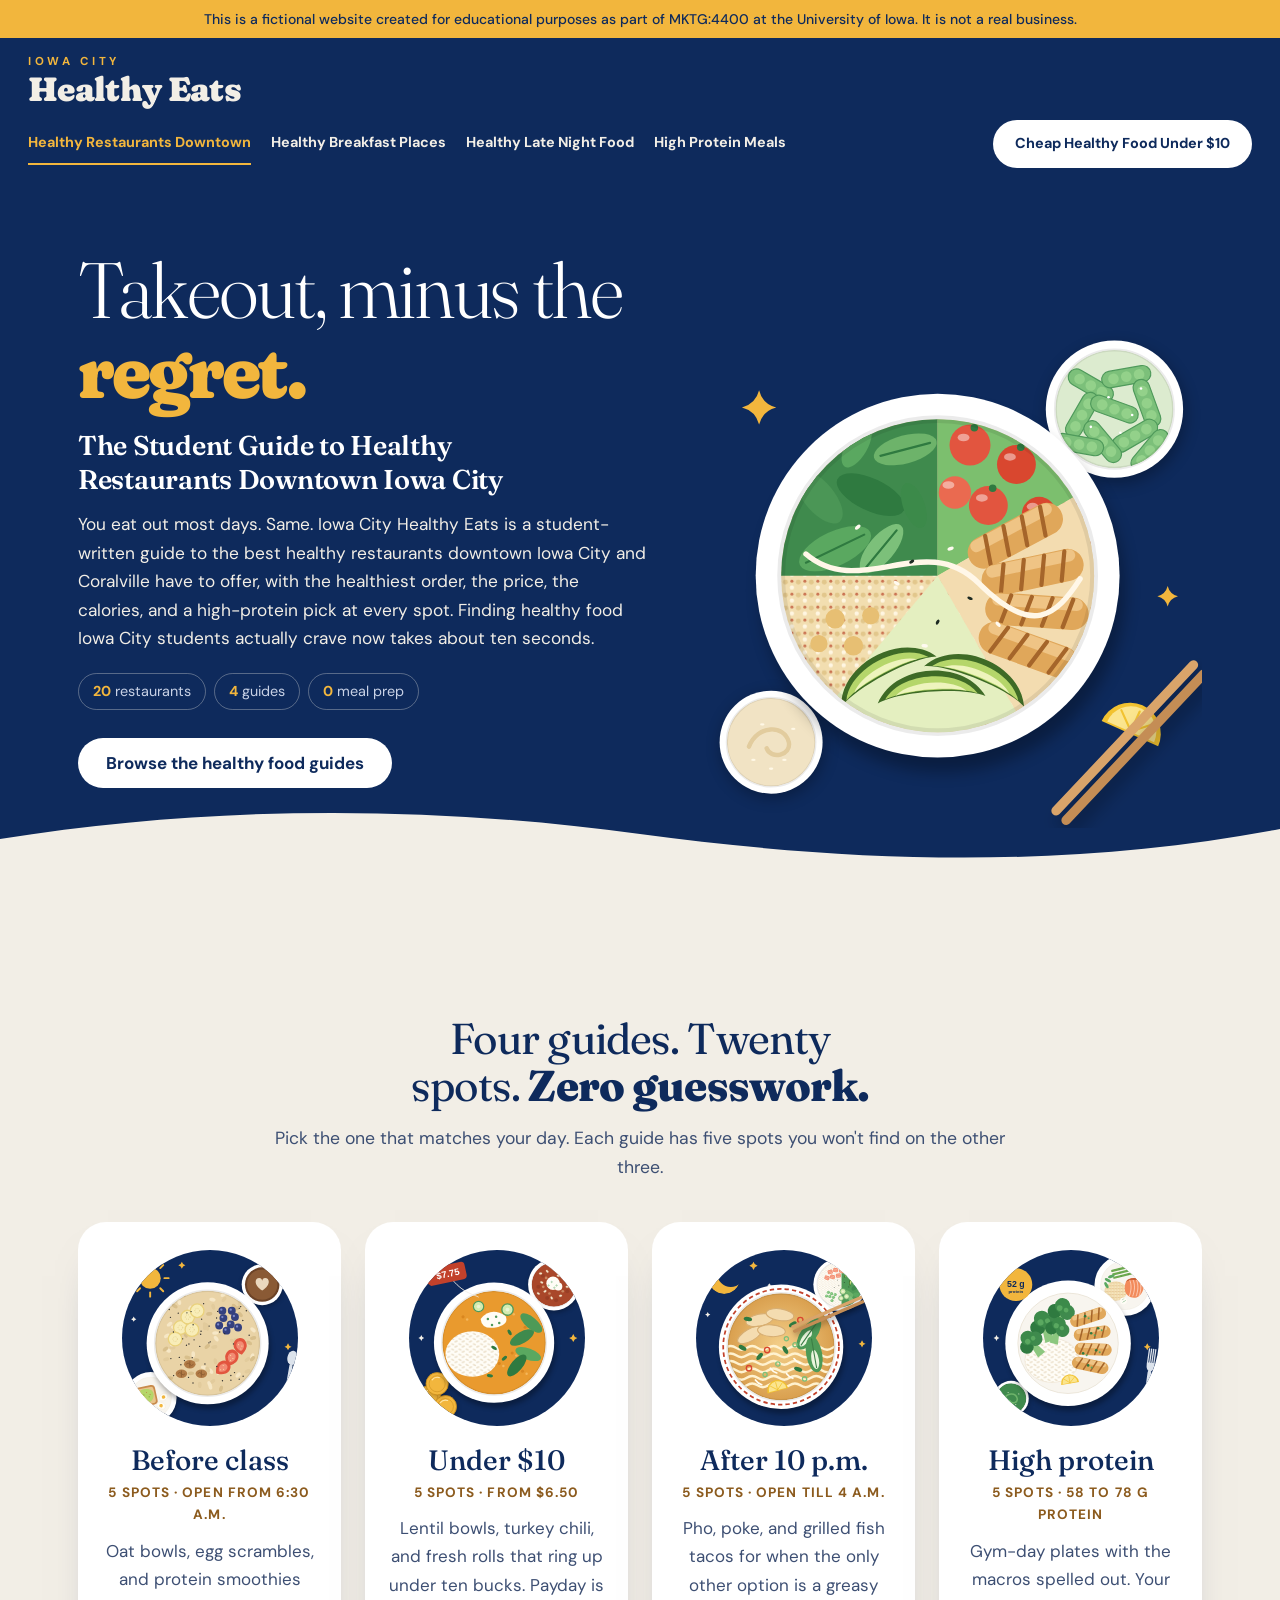
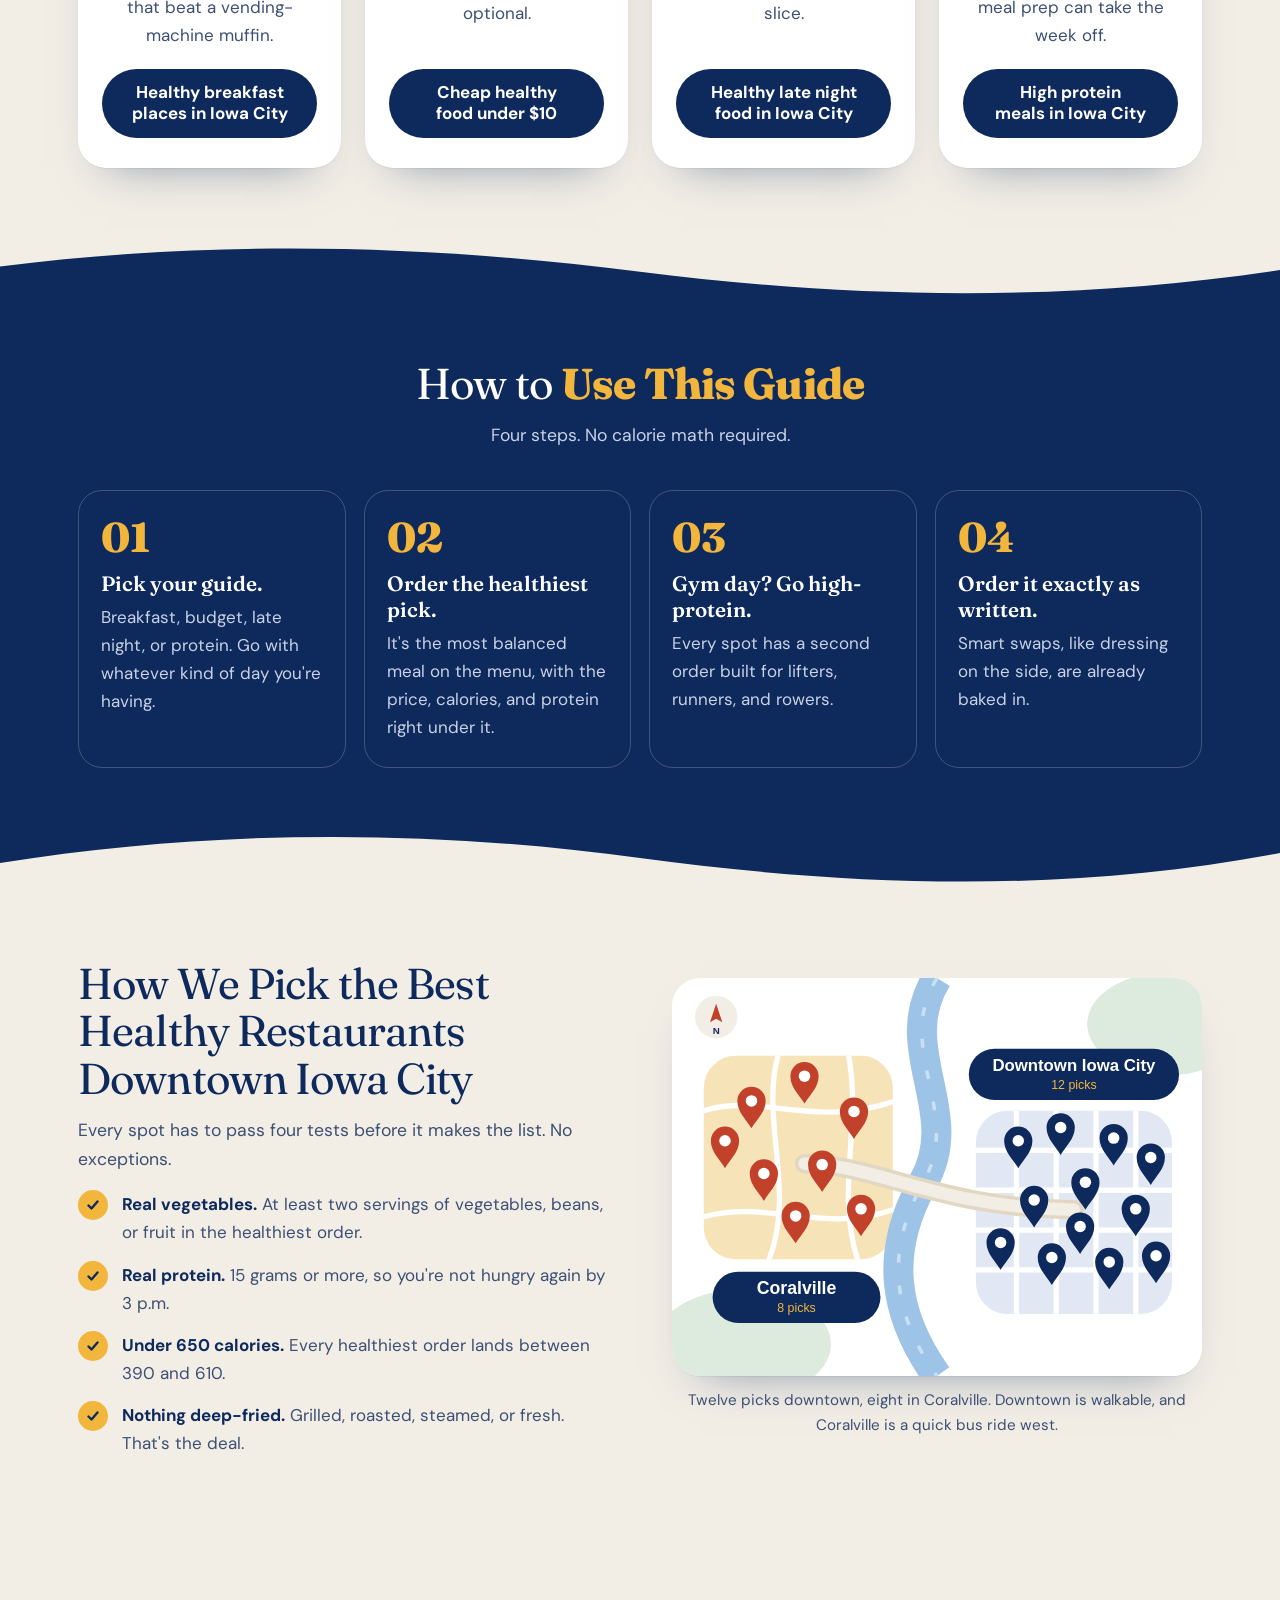
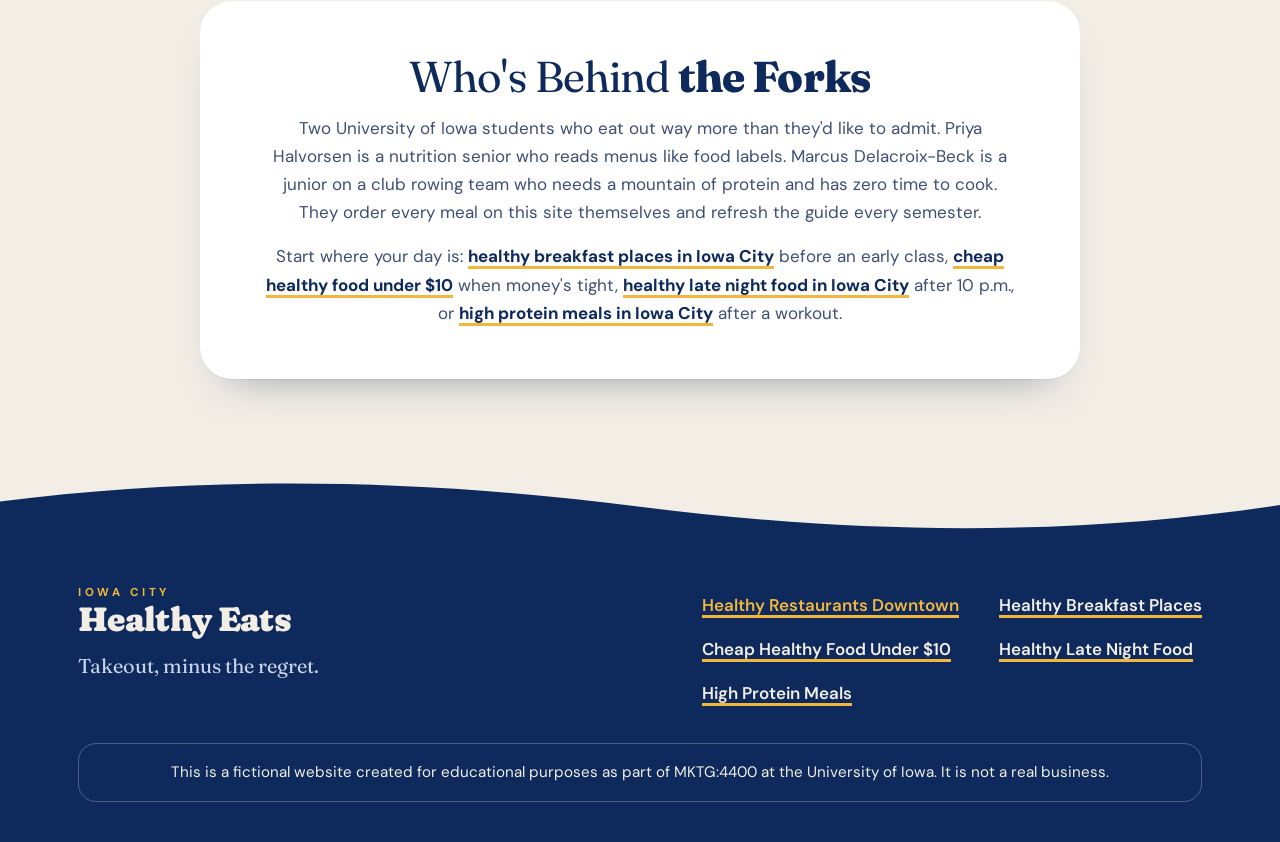
==== commit 813e93c5: "Add healthy breakfast guide as the site's fifth page Add /breakfast/, a guide to five new invented b" ====
--- a/index.html
+++ b/index.html
@@ -27,6 +27,7 @@
       <nav class="main-nav" aria-label="Main">
         <ul>
           <li><a href="./" aria-current="page">Healthy Restaurants Downtown</a></li>
+          <li><a href="breakfast/">Healthy Breakfast Places</a></li>
           <li><a href="late-night/">Healthy Late Night Food</a></li>
           <li><a href="high-protein/">High Protein Meals</a></li>
           <li class="nav-cta"><a href="under-10/">Cheap Healthy Food Under $10</a></li>
@@ -43,8 +44,8 @@
           <h1>The Student Guide to Healthy Restaurants Downtown Iowa City</h1>
           <p class="lede">You eat out most days. Same. Iowa City Healthy Eats is a student-written guide to the best healthy restaurants downtown Iowa City and Coralville have to offer, with the healthiest order, the price, the calories, and a high-protein pick at every spot. Finding healthy food Iowa City students actually crave now takes about ten seconds.</p>
           <ul class="glance">
-            <li><strong>15</strong> restaurants</li>
-            <li><strong>3</strong> guides</li>
+            <li><strong>20</strong> restaurants</li>
+            <li><strong>4</strong> guides</li>
             <li><strong>0</strong> meal prep</li>
           </ul>
           <a class="btn btn-light" href="#guides">Browse the healthy food guides</a>
@@ -58,10 +59,17 @@
     <section class="section" id="guides" aria-labelledby="guides-title">
       <div class="wrap">
         <div class="section-head">
-          <h2 id="guides-title">Three guides. Fifteen spots. <span>Zero guesswork.</span></h2>
-          <p>Pick the one that matches your day. Each guide has five spots you won't find on the other two.</p>
+          <h2 id="guides-title">Four guides. Twenty spots. <span>Zero guesswork.</span></h2>
+          <p>Pick the one that matches your day. Each guide has five spots you won't find on the other three.</p>
         </div>
         <ul class="card-row">
+          <li class="place-card">
+            <div class="card-circle"><img src="images/breakfast-oat-bowl.svg" width="600" height="600" alt="Illustrated bowl of oatmeal with berries and banana next to avocado toast and a latte, from the guide to healthy breakfast places in Iowa City"></div>
+            <h3>Before class</h3>
+            <p class="place-detail">5 spots &middot; open from 6:30 a.m.</p>
+            <p>Oat bowls, egg scrambles, and protein smoothies that beat a vending-machine muffin.</p>
+            <a class="btn btn-navy" href="breakfast/">Healthy breakfast places in Iowa City</a>
+          </li>
           <li class="place-card">
             <div class="card-circle"><img src="images/under-10-lentil-bowl.svg" width="600" height="600" alt="Illustrated red lentil bowl and turkey chili with a $7.75 price tag, from the guide to cheap healthy food in Iowa City"></div>
             <h3>Under $10</h3>
@@ -94,7 +102,7 @@
           <p>Four steps. No calorie math required.</p>
         </div>
         <ol class="steps">
-          <li><span class="step-title">Pick your guide.</span> Budget, late night, or protein. Go with whatever kind of day you're having.</li>
+          <li><span class="step-title">Pick your guide.</span> Breakfast, budget, late night, or protein. Go with whatever kind of day you're having.</li>
           <li><span class="step-title">Order the healthiest pick.</span> It's the most balanced meal on the menu, with the price, calories, and protein right under it.</li>
           <li><span class="step-title">Gym day? Go high-protein.</span> Every spot has a second order built for lifters, runners, and rowers.</li>
           <li><span class="step-title">Order it exactly as written.</span> Smart swaps, like dressing on the side, are already baked in.</li>
@@ -115,8 +123,8 @@
           </ul>
         </div>
         <figure class="figure">
-          <img src="images/map-downtown-coralville.svg" width="600" height="450" alt="Illustrated map of downtown Iowa City and Coralville with pins marking all 15 healthy restaurants in this guide">
-          <figcaption>Nine picks downtown, six in Coralville. Downtown is walkable, and Coralville is a quick bus ride west.</figcaption>
+          <img src="images/map-downtown-coralville.svg" width="600" height="450" alt="Illustrated map of downtown Iowa City and Coralville with pins marking all 20 healthy restaurants in this guide">
+          <figcaption>Twelve picks downtown, eight in Coralville. Downtown is walkable, and Coralville is a quick bus ride west.</figcaption>
         </figure>
       </div>
     </section>
@@ -126,7 +134,7 @@
         <div class="about-panel">
           <h2 id="about-title">Who's Behind <span>the Forks</span></h2>
           <p>Two University of Iowa students who eat out way more than they'd like to admit. Priya Halvorsen is a nutrition senior who reads menus like food labels. Marcus Delacroix-Beck is a junior on a club rowing team who needs a mountain of protein and has zero time to cook. They order every meal on this site themselves and refresh the guide every semester.</p>
-          <p>Start where your day is: <a href="under-10/">cheap healthy food under $10</a> when money's tight, <a href="late-night/">healthy late night food in Iowa City</a> after 10 p.m., or <a href="high-protein/">high protein meals in Iowa City</a> after a workout.</p>
+          <p>Start where your day is: <a href="breakfast/">healthy breakfast places in Iowa City</a> before an early class, <a href="under-10/">cheap healthy food under $10</a> when money's tight, <a href="late-night/">healthy late night food in Iowa City</a> after 10 p.m., or <a href="high-protein/">high protein meals in Iowa City</a> after a workout.</p>
         </div>
       </div>
     </section>
@@ -142,6 +150,7 @@
         <nav class="footer-nav" aria-label="Footer">
           <ul>
             <li><a href="./" aria-current="page">Healthy Restaurants Downtown</a></li>
+            <li><a href="breakfast/">Healthy Breakfast Places</a></li>
             <li><a href="under-10/">Cheap Healthy Food Under $10</a></li>
             <li><a href="late-night/">Healthy Late Night Food</a></li>
             <li><a href="high-protein/">High Protein Meals</a></li>
--- a/css/style.css
+++ b/css/style.css
@@ -101,7 +101,7 @@
 }
 
 .wrap-wide {
-  max-width: 1300px;
+  max-width: 1400px;
 }
 
 @media (min-width: 640px) {
@@ -184,11 +184,15 @@
   letter-spacing: -0.02em;
 }
 
+.main-nav {
+  flex: 1 1 auto;
+}
+
 .main-nav ul {
   display: flex;
   flex-wrap: wrap;
   align-items: center;
-  gap: 4px 24px;
+  gap: 4px 20px;
   margin: 0;
   padding: 0;
   list-style: none;
@@ -199,9 +203,13 @@
   padding: 8px 0;
   border-bottom: 2px solid transparent;
   color: var(--cream);
-  font-size: 0.92rem;
+  font-size: 0.9rem;
   font-weight: 700;
   text-decoration: none;
+}
+
+.main-nav .nav-cta {
+  margin-left: auto;
 }
 
 .main-nav a:hover,
@@ -230,12 +238,20 @@
   }
 
   .main-nav ul {
-    gap: 0 20px;
+    display: grid;
+    grid-template-columns: repeat(2, minmax(0, 1fr));
+    gap: 0 16px;
+  }
+
+  .main-nav a {
+    font-size: 0.88rem;
+    line-height: 1.3;
   }
 
   .main-nav .nav-cta {
-    width: 100%;
+    grid-column: 1 / -1;
     margin-top: 8px;
+    margin-left: 0;
   }
 
   .main-nav .nav-cta a {
@@ -464,10 +480,10 @@
 
 .place-card {
   display: flex;
-  flex: 1 1 290px;
+  flex: 1 1 240px;
   flex-direction: column;
   align-items: center;
-  max-width: 360px;
+  max-width: 340px;
   padding: 28px 24px 30px;
   border-radius: 28px;
   background: var(--white);
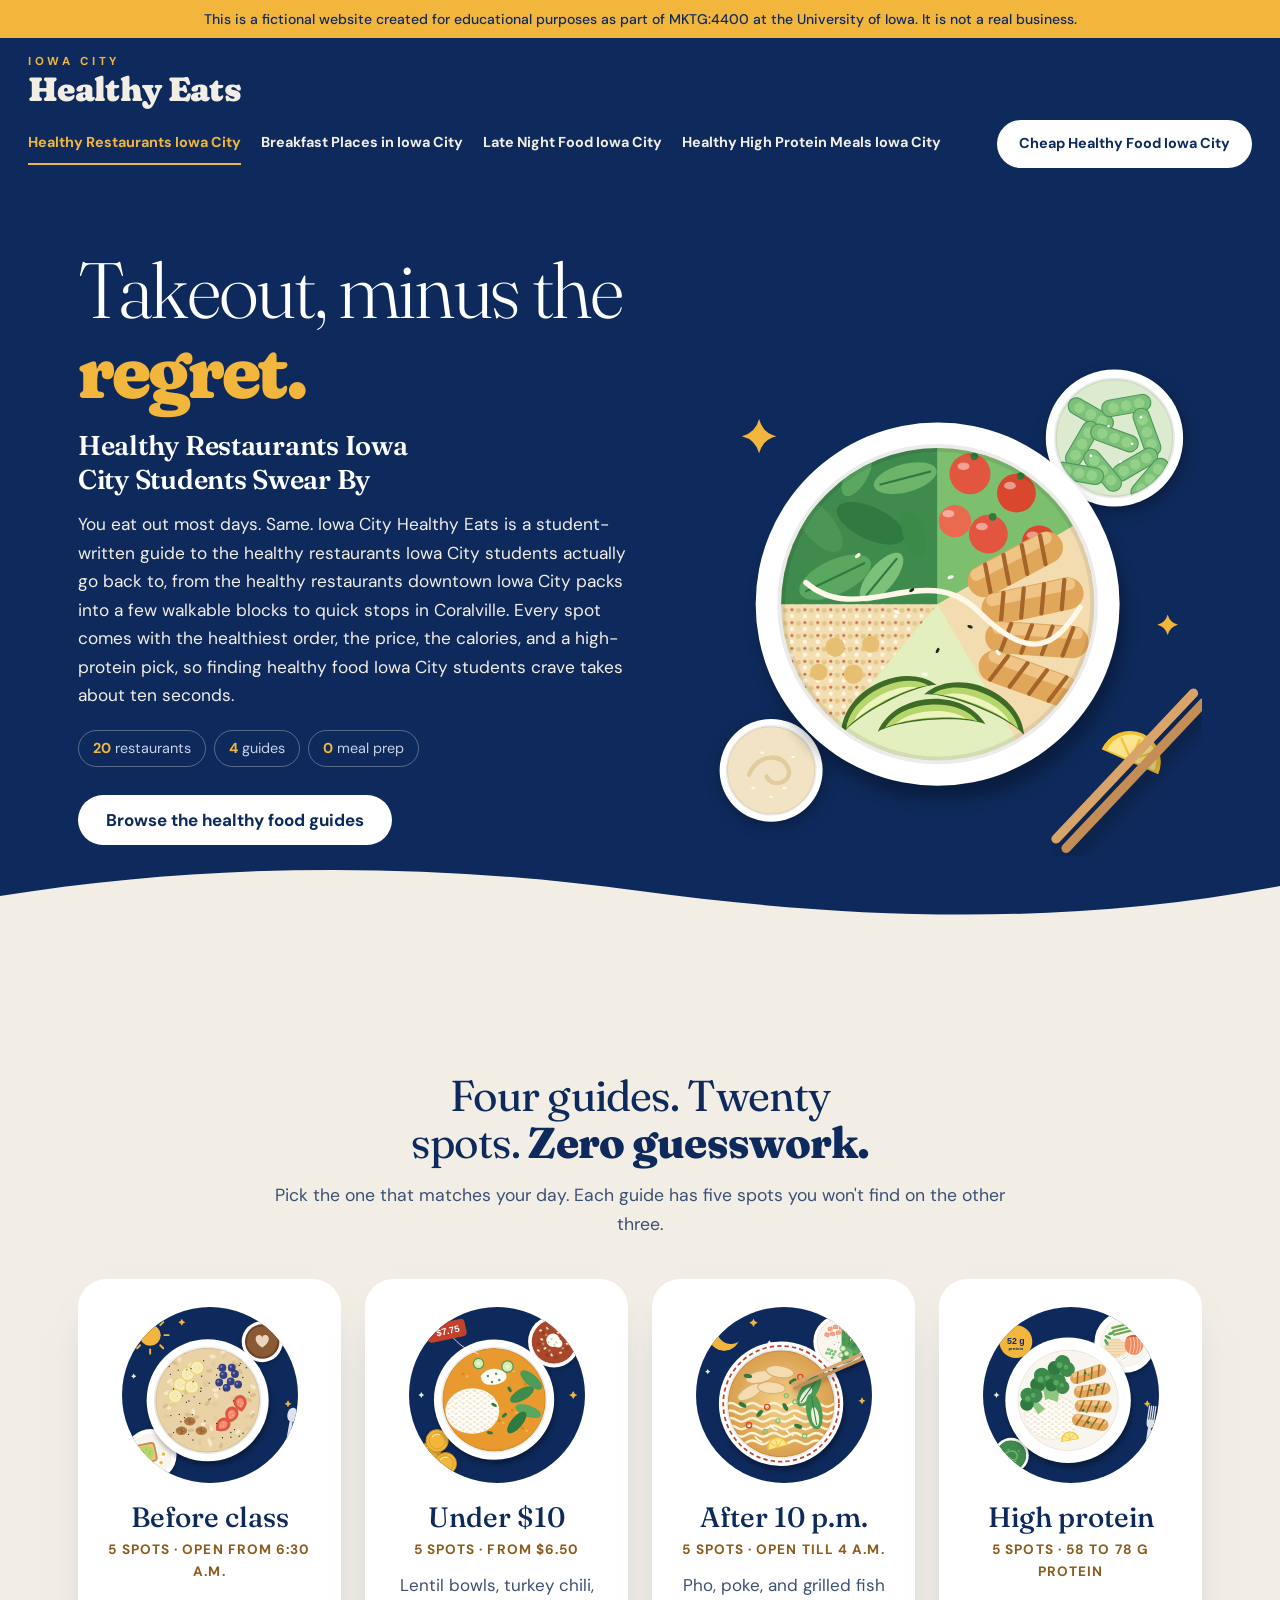
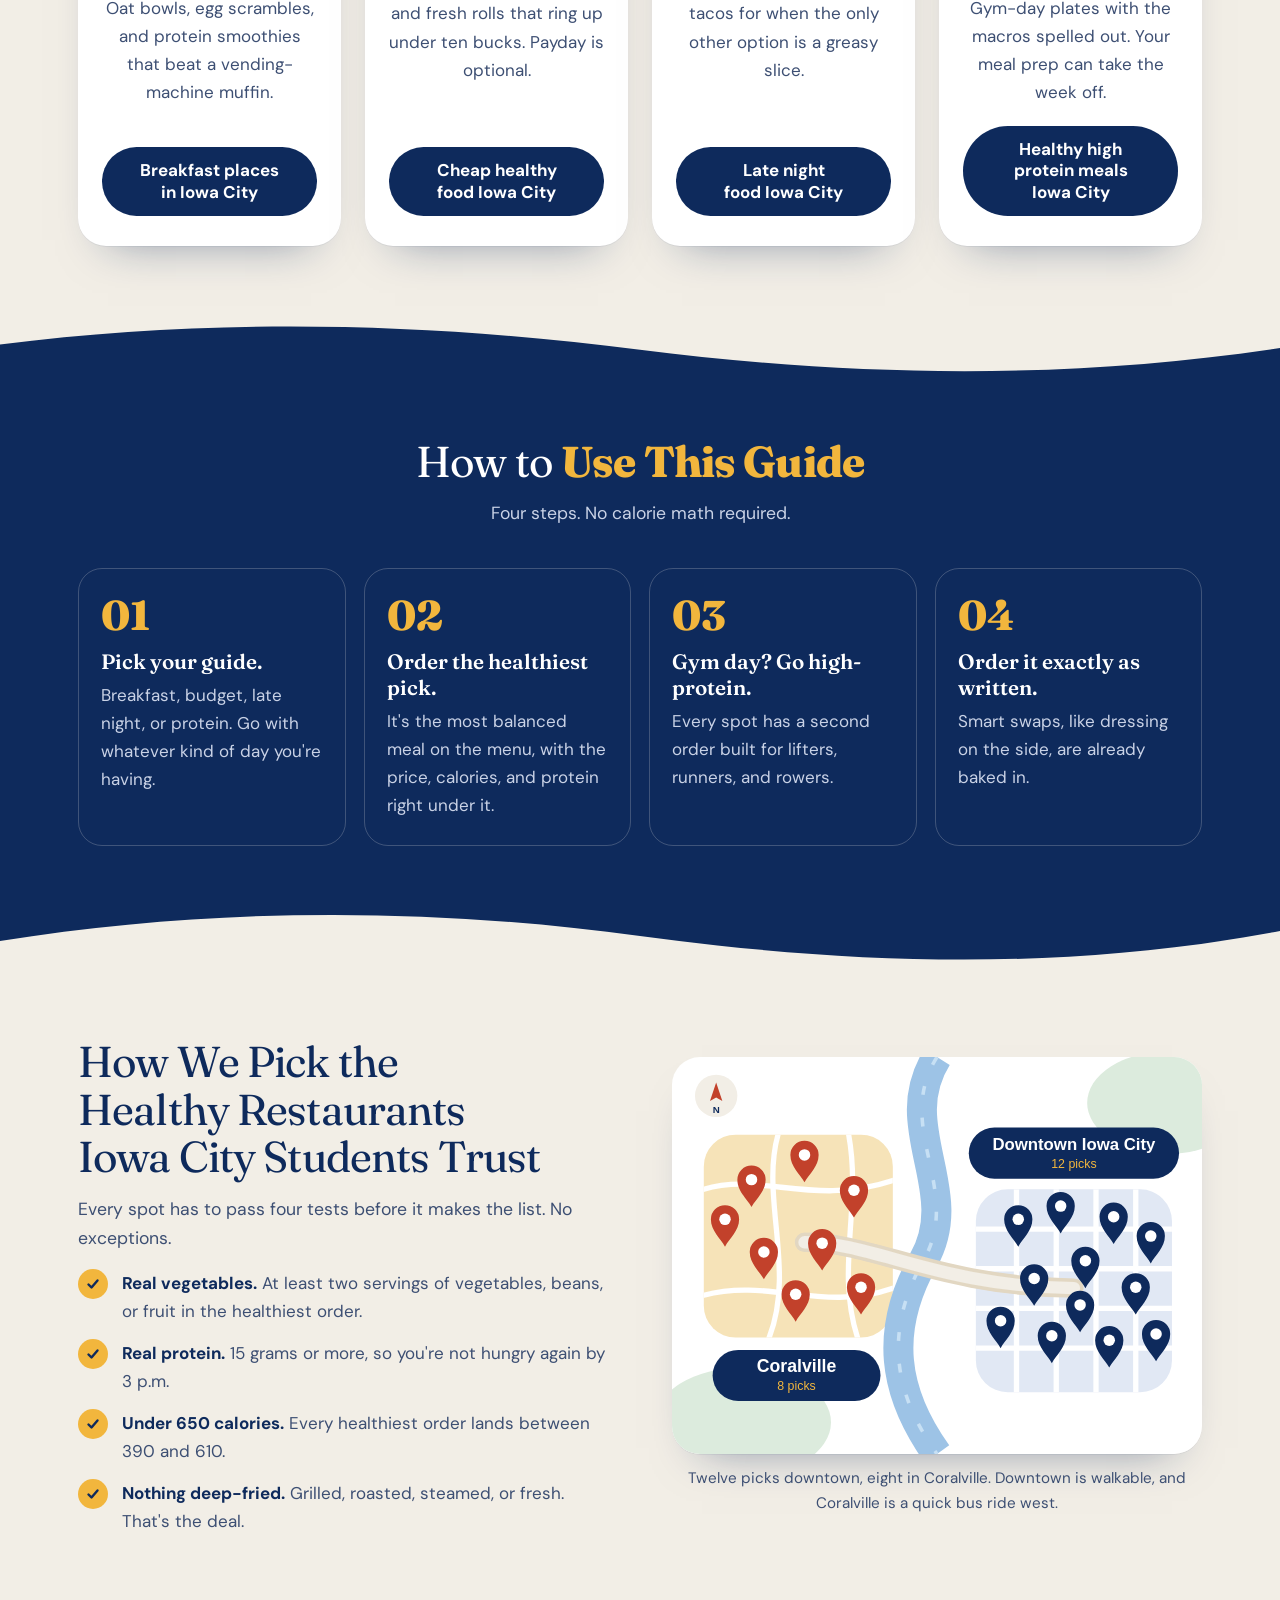
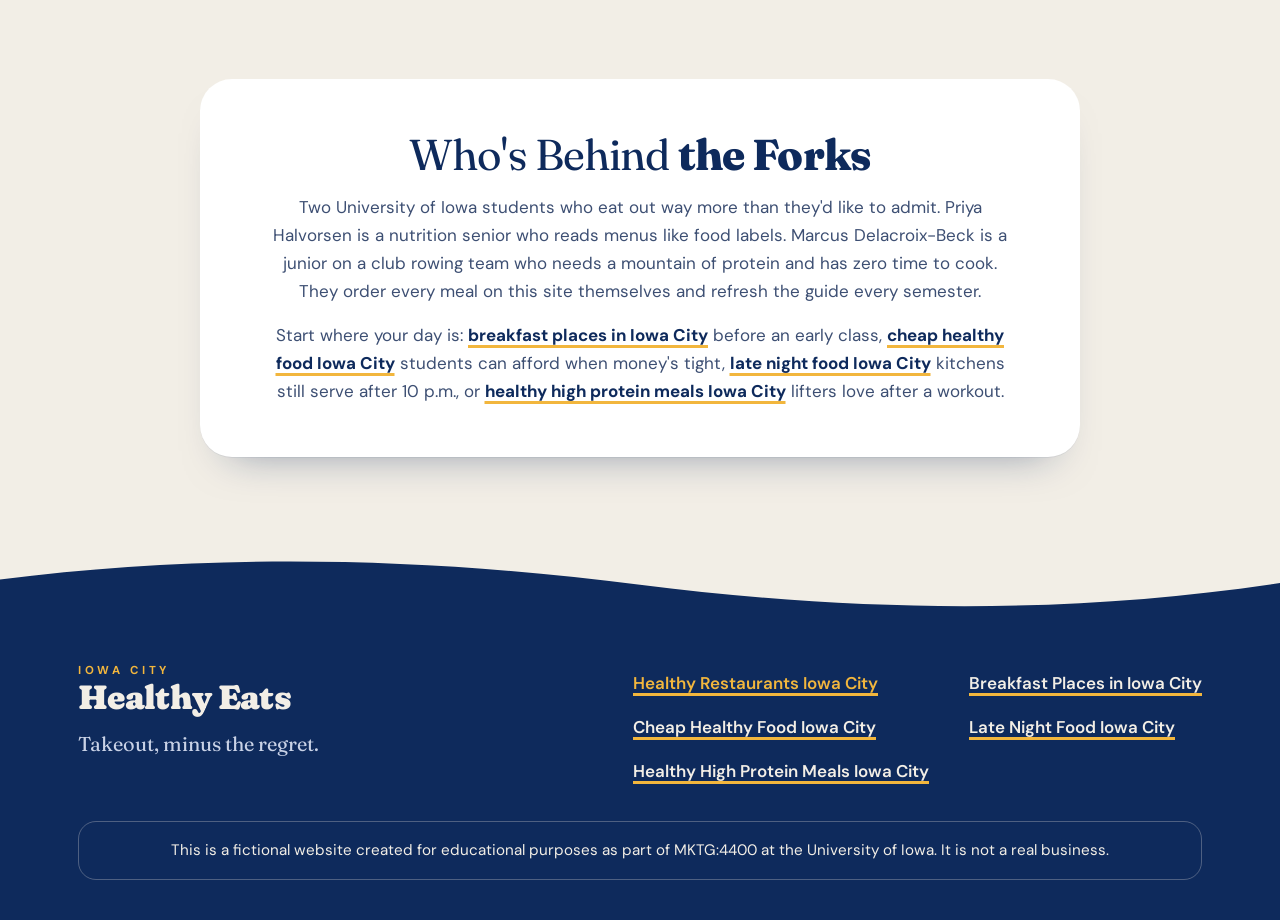
==== commit a43cbbf0: "Update titles, descriptions, headings, link text, and alt text to match keyword research Co-Authored" ====
--- a/index.html
+++ b/index.html
@@ -3,8 +3,8 @@
 <head>
   <meta charset="utf-8">
   <meta name="viewport" content="width=device-width, initial-scale=1">
-  <title>Healthy Restaurants Downtown Iowa City | Student Guide</title>
-  <meta name="description" content="Find healthy restaurants downtown Iowa City and Coralville with the healthiest order, price, and a high-protein pick at each spot. Made for UI students.">
+  <title>Healthy Restaurants Iowa City | Downtown Student Guide</title>
+  <meta name="description" content="Find healthy restaurants Iowa City students love, from downtown to Coralville, with the healthiest order, price, and a high-protein pick at every spot.">
   <link rel="canonical" href="https://r5ffi.github.io/">
   <link rel="icon" href="images/favicon.svg" type="image/svg+xml">
   <link rel="preconnect" href="https://fonts.googleapis.com">
@@ -26,11 +26,11 @@
       <div class="wordmark"><span class="wordmark-top">Iowa City</span> <span class="wordmark-main">Healthy Eats</span></div>
       <nav class="main-nav" aria-label="Main">
         <ul>
-          <li><a href="./" aria-current="page">Healthy Restaurants Downtown</a></li>
-          <li><a href="breakfast/">Healthy Breakfast Places</a></li>
-          <li><a href="late-night/">Healthy Late Night Food</a></li>
-          <li><a href="high-protein/">High Protein Meals</a></li>
-          <li class="nav-cta"><a href="under-10/">Cheap Healthy Food Under $10</a></li>
+          <li><a href="./" aria-current="page">Healthy Restaurants Iowa City</a></li>
+          <li><a href="breakfast/">Breakfast Places in Iowa City</a></li>
+          <li><a href="late-night/">Late Night Food Iowa City</a></li>
+          <li><a href="high-protein/">Healthy High Protein Meals Iowa City</a></li>
+          <li class="nav-cta"><a href="under-10/">Cheap Healthy Food Iowa City</a></li>
         </ul>
       </nav>
     </div>
@@ -41,8 +41,8 @@
       <div class="wrap hero-grid">
         <div>
           <div class="punch">Takeout, minus the <strong>regret.</strong></div>
-          <h1>The Student Guide to Healthy Restaurants Downtown Iowa City</h1>
-          <p class="lede">You eat out most days. Same. Iowa City Healthy Eats is a student-written guide to the best healthy restaurants downtown Iowa City and Coralville have to offer, with the healthiest order, the price, the calories, and a high-protein pick at every spot. Finding healthy food Iowa City students actually crave now takes about ten seconds.</p>
+          <h1>Healthy Restaurants Iowa City Students Swear By</h1>
+          <p class="lede">You eat out most days. Same. Iowa City Healthy Eats is a student-written guide to the healthy restaurants Iowa City students actually go back to, from the healthy restaurants downtown Iowa City packs into a few walkable blocks to quick stops in Coralville. Every spot comes with the healthiest order, the price, the calories, and a high-protein pick, so finding healthy food Iowa City students crave takes about ten seconds.</p>
           <ul class="glance">
             <li><strong>20</strong> restaurants</li>
             <li><strong>4</strong> guides</li>
@@ -51,7 +51,7 @@
           <a class="btn btn-light" href="#guides">Browse the healthy food guides</a>
         </div>
         <div class="hero-art">
-          <img src="images/home-healthy-bowls.svg" width="600" height="600" alt="Illustrated grain bowl with greens, grilled chicken, avocado, and cherry tomatoes next to a bowl of edamame, the kind of order you'll find at healthy restaurants in downtown Iowa City">
+          <img src="images/home-healthy-bowls.svg" width="600" height="600" alt="Grain bowl with greens, grilled chicken, avocado, and tomatoes, a typical order at healthy restaurants in Iowa City">
         </div>
       </div>
     </section>
@@ -64,32 +64,32 @@
         </div>
         <ul class="card-row">
           <li class="place-card">
-            <div class="card-circle"><img src="images/breakfast-oat-bowl.svg" width="600" height="600" alt="Illustrated bowl of oatmeal with berries and banana next to avocado toast and a latte, from the guide to healthy breakfast places in Iowa City"></div>
+            <div class="card-circle"><img src="images/breakfast-oat-bowl.svg" width="600" height="600" alt="Oatmeal bowl with berries and banana beside avocado toast and a latte, from our breakfast guide"></div>
             <h3>Before class</h3>
             <p class="place-detail">5 spots &middot; open from 6:30 a.m.</p>
             <p>Oat bowls, egg scrambles, and protein smoothies that beat a vending-machine muffin.</p>
-            <a class="btn btn-navy" href="breakfast/">Healthy breakfast places in Iowa City</a>
+            <a class="btn btn-navy" href="breakfast/">Breakfast places in Iowa City</a>
           </li>
           <li class="place-card">
-            <div class="card-circle"><img src="images/under-10-lentil-bowl.svg" width="600" height="600" alt="Illustrated red lentil bowl and turkey chili with a $7.75 price tag, from the guide to cheap healthy food in Iowa City"></div>
+            <div class="card-circle"><img src="images/under-10-lentil-bowl.svg" width="600" height="600" alt="Red lentil bowl and turkey chili with a $7.75 price tag, from our under-$10 guide"></div>
             <h3>Under $10</h3>
             <p class="place-detail">5 spots &middot; from $6.50</p>
             <p>Lentil bowls, turkey chili, and fresh rolls that ring up under ten bucks. Payday is optional.</p>
-            <a class="btn btn-navy" href="under-10/">Cheap healthy food under $10</a>
+            <a class="btn btn-navy" href="under-10/">Cheap healthy food Iowa City</a>
           </li>
           <li class="place-card">
-            <div class="card-circle"><img src="images/late-night-pho-bowl.svg" width="600" height="600" alt="Illustrated bowl of chicken pho under a crescent moon, from the guide to healthy late night food in Iowa City"></div>
+            <div class="card-circle"><img src="images/late-night-pho-bowl.svg" width="600" height="600" alt="Bowl of chicken pho under a crescent moon, from our late-night guide"></div>
             <h3>After 10 p.m.</h3>
             <p class="place-detail">5 spots &middot; open till 4 a.m.</p>
             <p>Pho, poke, and grilled fish tacos for when the only other option is a greasy slice.</p>
-            <a class="btn btn-navy" href="late-night/">Healthy late night food in Iowa City</a>
+            <a class="btn btn-navy" href="late-night/">Late night food Iowa City</a>
           </li>
           <li class="place-card">
-            <div class="card-circle"><img src="images/high-protein-chicken-plate.svg" width="600" height="600" alt="Illustrated plate of grilled chicken, rice, and broccoli, from the guide to high protein meals in Iowa City"></div>
+            <div class="card-circle"><img src="images/high-protein-chicken-plate.svg" width="600" height="600" alt="Plate of grilled chicken, rice, and broccoli, from our high-protein guide"></div>
             <h3>High protein</h3>
             <p class="place-detail">5 spots &middot; 58 to 78 g protein</p>
             <p>Gym-day plates with the macros spelled out. Your meal prep can take the week off.</p>
-            <a class="btn btn-navy" href="high-protein/">High protein meals in Iowa City</a>
+            <a class="btn btn-navy" href="high-protein/">Healthy high protein meals Iowa City</a>
           </li>
         </ul>
       </div>
@@ -113,7 +113,7 @@
     <section class="section" aria-labelledby="criteria-title">
       <div class="wrap split">
         <div>
-          <h2 id="criteria-title">How We Pick the Best Healthy Restaurants Downtown Iowa City</h2>
+          <h2 id="criteria-title">How We Pick the Healthy Restaurants Iowa City Students Trust</h2>
           <p>Every spot has to pass four tests before it makes the list. No exceptions.</p>
           <ul class="checklist">
             <li><strong>Real vegetables.</strong> At least two servings of vegetables, beans, or fruit in the healthiest order.</li>
@@ -123,7 +123,7 @@
           </ul>
         </div>
         <figure class="figure">
-          <img src="images/map-downtown-coralville.svg" width="600" height="450" alt="Illustrated map of downtown Iowa City and Coralville with pins marking all 20 healthy restaurants in this guide">
+          <img src="images/map-downtown-coralville.svg" width="600" height="450" alt="Map of downtown Iowa City and Coralville with pins for all 20 healthy restaurants in this guide">
           <figcaption>Twelve picks downtown, eight in Coralville. Downtown is walkable, and Coralville is a quick bus ride west.</figcaption>
         </figure>
       </div>
@@ -134,7 +134,7 @@
         <div class="about-panel">
           <h2 id="about-title">Who's Behind <span>the Forks</span></h2>
           <p>Two University of Iowa students who eat out way more than they'd like to admit. Priya Halvorsen is a nutrition senior who reads menus like food labels. Marcus Delacroix-Beck is a junior on a club rowing team who needs a mountain of protein and has zero time to cook. They order every meal on this site themselves and refresh the guide every semester.</p>
-          <p>Start where your day is: <a href="breakfast/">healthy breakfast places in Iowa City</a> before an early class, <a href="under-10/">cheap healthy food under $10</a> when money's tight, <a href="late-night/">healthy late night food in Iowa City</a> after 10 p.m., or <a href="high-protein/">high protein meals in Iowa City</a> after a workout.</p>
+          <p>Start where your day is: <a href="breakfast/">breakfast places in Iowa City</a> before an early class, <a href="under-10/">cheap healthy food Iowa City</a> students can afford when money's tight, <a href="late-night/">late night food Iowa City</a> kitchens still serve after 10 p.m., or <a href="high-protein/">healthy high protein meals Iowa City</a> lifters love after a workout.</p>
         </div>
       </div>
     </section>
@@ -149,11 +149,11 @@
         </div>
         <nav class="footer-nav" aria-label="Footer">
           <ul>
-            <li><a href="./" aria-current="page">Healthy Restaurants Downtown</a></li>
-            <li><a href="breakfast/">Healthy Breakfast Places</a></li>
-            <li><a href="under-10/">Cheap Healthy Food Under $10</a></li>
-            <li><a href="late-night/">Healthy Late Night Food</a></li>
-            <li><a href="high-protein/">High Protein Meals</a></li>
+            <li><a href="./" aria-current="page">Healthy Restaurants Iowa City</a></li>
+            <li><a href="breakfast/">Breakfast Places in Iowa City</a></li>
+            <li><a href="under-10/">Cheap Healthy Food Iowa City</a></li>
+            <li><a href="late-night/">Late Night Food Iowa City</a></li>
+            <li><a href="high-protein/">Healthy High Protein Meals Iowa City</a></li>
           </ul>
         </nav>
       </div>
